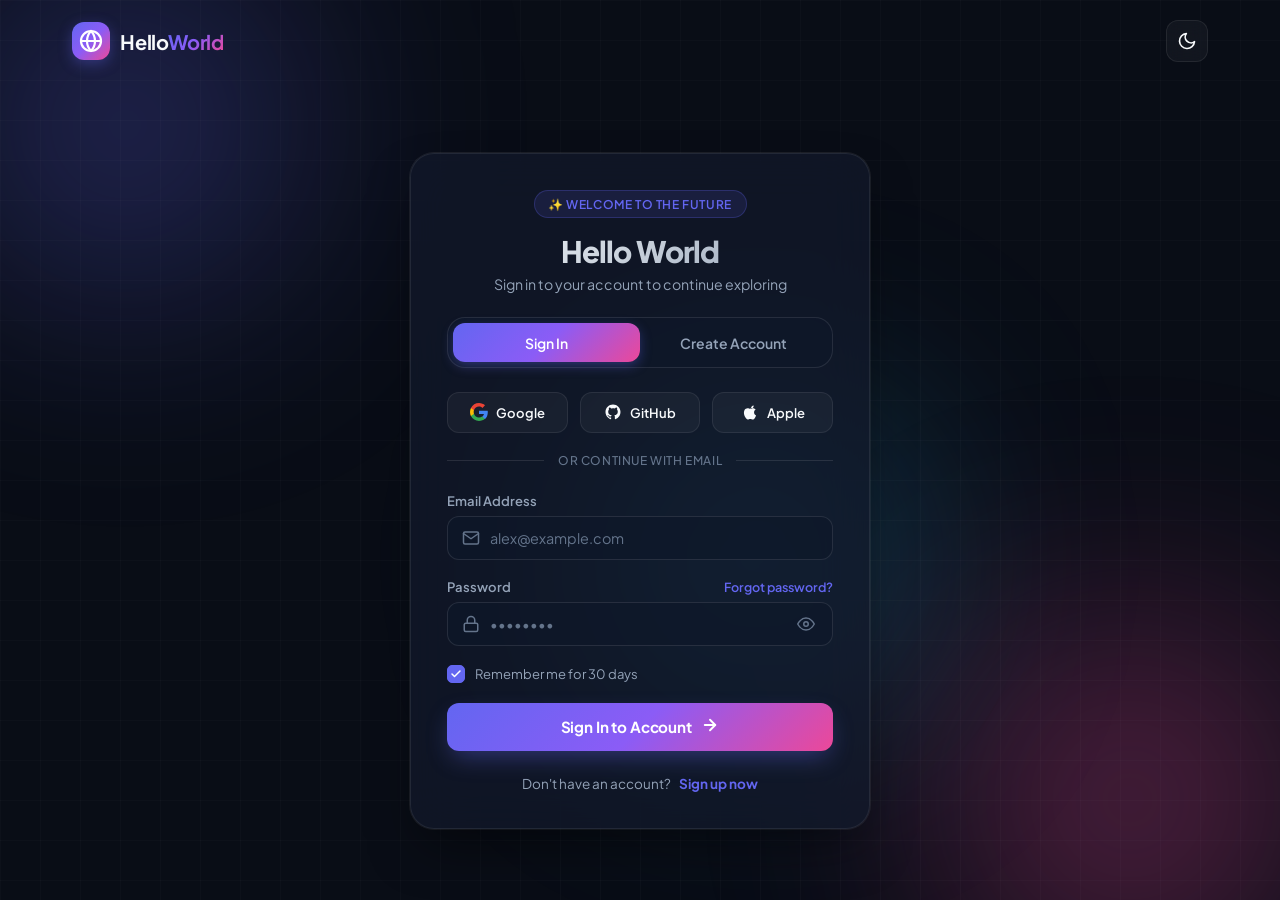
==== hello_world.html @ 938f55f0 "First commit" ====
<!DOCTYPE html>
<html lang="en">
<head>
    <meta charset="UTF-8">
    <meta name="viewport" content="width=device-width, initial-scale=1.0">
    <meta name="description" content="Hello World - Modern & Secure Sign In and Sign Up Portal">
    <title>Hello World • Sign In & Sign Up</title>
    <!-- Google Fonts -->
    <link rel="preconnect" href="https://fonts.googleapis.com">
    <link rel="preconnect" href="https://fonts.gstatic.com" crossorigin>
    <link href="https://fonts.googleapis.com/css2?family=Plus+Jakarta+Sans:wght@300;400;500;600;700;800&display=swap" rel="stylesheet">
    <link rel="stylesheet" href="style.css">
</head>
<body class="dark-theme">
    <!-- Ambient Background Effects -->
    <div class="ambient-glow glow-1"></div>
    <div class="ambient-glow glow-2"></div>
    <div class="ambient-glow glow-3"></div>
    <div class="grid-overlay"></div>

    <!-- Theme Toggle & Header Nav -->
    <header class="top-nav">
        <div class="brand">
            <div class="brand-icon">
                <svg width="24" height="24" viewBox="0 0 24 24" fill="none" stroke="currentColor" stroke-width="2.2" stroke-linecap="round" stroke-linejoin="round">
                    <circle cx="12" cy="12" r="10"></circle>
                    <path d="M12 2a14.5 14.5 0 0 0 0 20 14.5 14.5 0 0 0 0-20"></path>
                    <path d="M2 12h20"></path>
                </svg>
            </div>
            <span class="brand-text">Hello<span class="highlight">World</span></span>
        </div>

        <button id="theme-toggle" class="theme-toggle-btn" aria-label="Toggle light or dark theme" title="Toggle theme">
            <svg class="sun-icon" width="20" height="20" viewBox="0 0 24 24" fill="none" stroke="currentColor" stroke-width="2" stroke-linecap="round" stroke-linejoin="round">
                <circle cx="12" cy="12" r="5"></circle>
                <line x1="12" y1="1" x2="12" y2="3"></line>
                <line x1="12" y1="21" x2="12" y2="23"></line>
                <line x1="4.22" y1="4.22" x2="5.64" y2="5.64"></line>
                <line x1="18.36" y1="18.36" x2="19.78" y2="19.78"></line>
                <line x1="1" y1="12" x2="3" y2="12"></line>
                <line x1="21" y1="12" x2="23" y2="12"></line>
                <line x1="4.22" y1="19.78" x2="5.64" y2="18.36"></line>
                <line x1="18.36" y1="5.64" x2="19.78" y2="4.22"></line>
            </svg>
            <svg class="moon-icon" width="20" height="20" viewBox="0 0 24 24" fill="none" stroke="currentColor" stroke-width="2" stroke-linecap="round" stroke-linejoin="round">
                <path d="M21 12.79A9 9 0 1 1 11.21 3 7 7 0 0 0 21 12.79z"></path>
            </svg>
        </button>
    </header>

    <!-- Main Content Container -->
    <main class="main-container">
        <!-- Auth Card -->
        <div class="auth-card" id="auth-card">
            <!-- Card Header -->
            <div class="card-header">
                <div class="badge-pill">✨ Welcome to the Future</div>
                <h1 id="form-title" class="title">Hello World</h1>
                <p id="form-subtitle" class="subtitle">Sign in to your account to continue exploring</p>
            </div>

            <!-- Tab Switcher -->
            <div class="tabs-container">
                <div class="tab-slider" id="tab-slider"></div>
                <button type="button" class="tab-btn active" id="tab-signin">
                    <span>Sign In</span>
                </button>
                <button type="button" class="tab-btn" id="tab-signup">
                    <span>Create Account</span>
                </button>
            </div>

            <!-- Social Authentication Buttons -->
            <div class="social-auth-grid">
                <button type="button" class="social-btn" id="btn-google" title="Continue with Google">
                    <svg width="18" height="18" viewBox="0 0 24 24">
                        <path fill="#4285F4" d="M23.745 12.27c0-.7-.06-1.4-.19-2.07H12v4.51h6.6c-.29 1.52-1.14 2.82-2.4 3.68v3.05h3.88c2.27-2.09 3.66-5.17 3.66-9.17z"/>
                        <path fill="#34A853" d="M12 24c3.24 0 5.95-1.08 7.93-2.91l-3.88-3.05c-1.08.72-2.45 1.16-4.05 1.16-3.12 0-5.77-2.1-6.72-4.93H1.25v3.15C3.26 21.36 7.35 24 12 24z"/>
                        <path fill="#FBBC05" d="M5.28 14.27c-.25-.72-.38-1.49-.38-2.27s.13-1.55.38-2.27V6.58H1.25C.45 8.18 0 9.98 0 12s.45 3.82 1.25 5.42l4.03-3.15z"/>
                        <path fill="#EA4335" d="M12 4.75c1.77 0 3.35.61 4.6 1.8l3.42-3.42C17.95 1.19 15.24 0 12 0 7.35 0 3.26 2.64 1.25 6.58l4.03 3.15c.95-2.83 3.6-4.98 6.72-4.98z"/>
                    </svg>
                    <span>Google</span>
                </button>

                <button type="button" class="social-btn" id="btn-github" title="Continue with GitHub">
                    <svg width="18" height="18" viewBox="0 0 24 24" fill="currentColor">
                        <path fill-rule="evenodd" clip-rule="evenodd" d="M12 2C6.477 2 2 6.484 2 12.017c0 4.425 2.865 8.18 6.839 9.504.5.092.682-.217.682-.483 0-.237-.008-.868-.013-1.703-2.782.605-3.369-1.343-3.369-1.343-.454-1.158-1.11-1.466-1.11-1.466-.908-.62.069-.608.069-.608 1.003.07 1.53 1.032 1.53 1.032.892 1.53 2.341 1.088 2.91.832.092-.647.35-1.088.636-1.338-2.22-.253-4.555-1.113-4.555-4.951 0-1.093.39-1.988 1.029-2.688-.103-.253-.446-1.272.098-2.65 0 0 .84-.27 2.75 1.026A9.564 9.564 0 0112 6.844c.85.004 1.705.115 2.504.337 1.909-1.296 2.747-1.027 2.747-1.027.546 1.379.202 2.398.1 2.651.64.7 1.028 1.595 1.028 2.688 0 3.848-2.339 4.695-4.566 4.943.359.309.678.92.678 1.855 0 1.338-.012 2.419-.012 2.747 0 .268.18.58.688.482A10.019 10.019 0 0022 12.017C22 6.484 17.522 2 12 2z"/>
                    </svg>
                    <span>GitHub</span>
                </button>

                <button type="button" class="social-btn" id="btn-apple" title="Continue with Apple">
                    <svg width="18" height="18" viewBox="0 0 24 24" fill="currentColor">
                        <path d="M18.71 19.5c-.83 1.24-1.71 2.45-3.05 2.47-1.34.03-1.77-.79-3.29-.79-1.53 0-2 .77-3.27.82-1.31.05-2.3-1.32-3.14-2.53C4.25 17 2.94 12.45 4.7 9.39c.87-1.52 2.43-2.48 4.12-2.51 1.28-.02 2.5.87 3.29.87.78 0 2.26-1.07 3.81-.91.65.03 2.47.26 3.64 1.98-.09.06-2.17 1.28-2.15 3.81.03 3.02 2.65 4.03 2.68 4.04-.03.07-.42 1.44-1.38 2.83M15.97 6.37c.63-.78 1.06-1.85.94-2.93-.91.04-2.04.61-2.69 1.38-.58.67-.99 1.76-.85 2.8.98.08 2.01-.52 2.6-1.25z"/>
                    </svg>
                    <span>Apple</span>
                </button>
            </div>

            <!-- Divider -->
            <div class="divider">
                <span>or continue with email</span>
            </div>

            <!-- Authentication Form -->
            <form id="auth-form" novalidate>
                <!-- Full Name Field (Sign Up Only) -->
                <div class="form-group signup-only" id="group-name">
                    <label for="name-input">Full Name</label>
                    <div class="input-wrapper">
                        <span class="input-icon">
                            <svg width="18" height="18" viewBox="0 0 24 24" fill="none" stroke="currentColor" stroke-width="2" stroke-linecap="round" stroke-linejoin="round">
                                <path d="M20 21v-2a4 4 0 0 0-4-4H8a4 4 0 0 0-4 4v2"></path>
                                <circle cx="12" cy="7" r="4"></circle>
                            </svg>
                        </span>
                        <input type="text" id="name-input" placeholder="Alex Morgan" autocomplete="name">
                    </div>
                    <span class="error-msg" id="name-error">Please enter your full name</span>
                </div>

                <!-- Email Field -->
                <div class="form-group" id="group-email">
                    <label for="email-input">Email Address</label>
                    <div class="input-wrapper">
                        <span class="input-icon">
                            <svg width="18" height="18" viewBox="0 0 24 24" fill="none" stroke="currentColor" stroke-width="2" stroke-linecap="round" stroke-linejoin="round">
                                <path d="M4 4h16c1.1 0 2 .9 2 2v12c0 1.1-.9 2-2 2H4c-1.1 0-2-.9-2-2V6c0-1.1.9-2 2-2z"></path>
                                <polyline points="22,6 12,13 2,6"></polyline>
                            </svg>
                        </span>
                        <input type="email" id="email-input" placeholder="alex@example.com" autocomplete="email" required>
                    </div>
                    <span class="error-msg" id="email-error">Please enter a valid email address</span>
                </div>

                <!-- Password Field -->
                <div class="form-group" id="group-password">
                    <div class="label-row">
                        <label for="password-input">Password</label>
                        <button type="button" class="forgot-link" id="btn-forgot-password">Forgot password?</button>
                    </div>
                    <div class="input-wrapper">
                        <span class="input-icon">
                            <svg width="18" height="18" viewBox="0 0 24 24" fill="none" stroke="currentColor" stroke-width="2" stroke-linecap="round" stroke-linejoin="round">
                                <rect x="3" y="11" width="18" height="11" rx="2" ry="2"></rect>
                                <path d="M7 11V7a5 5 0 0 1 10 0v4"></path>
                            </svg>
                        </span>
                        <input type="password" id="password-input" placeholder="••••••••" autocomplete="current-password" required>
                        <button type="button" class="toggle-password" id="toggle-password-btn" aria-label="Show password">
                            <svg class="eye-open" width="18" height="18" viewBox="0 0 24 24" fill="none" stroke="currentColor" stroke-width="2" stroke-linecap="round" stroke-linejoin="round">
                                <path d="M1 12s4-8 11-8 11 8 11 8-4 8-11 8-11-8-11-8z"></path>
                                <circle cx="12" cy="12" r="3"></circle>
                            </svg>
                            <svg class="eye-closed" width="18" height="18" viewBox="0 0 24 24" fill="none" stroke="currentColor" stroke-width="2" stroke-linecap="round" stroke-linejoin="round">
                                <path d="M17.94 17.94A10.07 10.07 0 0 1 12 20c-7 0-11-8-11-8a18.45 18.45 0 0 1 5.06-5.94M9.9 4.24A9.12 9.12 0 0 1 12 4c7 0 11 8 11 8a18.5 18.5 0 0 1-2.16 3.19m-6.72-1.07a3 3 0 1 1-4.24-4.24"></path>
                                <line x1="1" y1="1" x2="23" y2="23"></line>
                            </svg>
                        </button>
                    </div>
                    <span class="error-msg" id="password-error">Password must be at least 6 characters</span>

                    <!-- Password Strength Meter (Sign Up Only) -->
                    <div class="strength-meter-container signup-only" id="strength-meter-box">
                        <div class="strength-bars">
                            <div class="bar" id="bar-1"></div>
                            <div class="bar" id="bar-2"></div>
                            <div class="bar" id="bar-3"></div>
                            <div class="bar" id="bar-4"></div>
                        </div>
                        <div class="strength-label">
                            <span>Strength:</span>
                            <span id="strength-text" class="strength-value">Weak</span>
                        </div>
                    </div>
                </div>

                <!-- Confirm Password Field (Sign Up Only) -->
                <div class="form-group signup-only" id="group-confirm-password">
                    <label for="confirm-password-input">Confirm Password</label>
                    <div class="input-wrapper">
                        <span class="input-icon">
                            <svg width="18" height="18" viewBox="0 0 24 24" fill="none" stroke="currentColor" stroke-width="2" stroke-linecap="round" stroke-linejoin="round">
                                <path d="M12 22s8-4 8-10V5l-8-3-8 3v7c0 6 8 10 8 10z"></path>
                            </svg>
                        </span>
                        <input type="password" id="confirm-password-input" placeholder="••••••••" autocomplete="new-password">
                    </div>
                    <span class="error-msg" id="confirm-password-error">Passwords do not match</span>
                </div>

                <!-- Remember Me & Terms Checkbox -->
                <div class="options-row">
                    <label class="custom-checkbox">
                        <input type="checkbox" id="remember-me" checked>
                        <span class="checkmark">
                            <svg width="12" height="12" viewBox="0 0 24 24" fill="none" stroke="currentColor" stroke-width="3" stroke-linecap="round" stroke-linejoin="round">
                                <polyline points="20 6 9 17 4 12"></polyline>
                            </svg>
                        </span>
                        <span class="label-text" id="remember-label">Remember me for 30 days</span>
                    </label>
                </div>

                <!-- Terms Text (Sign Up Only) -->
                <p class="terms-text signup-only">
                    By signing up, you agree to our <a href="#terms">Terms of Service</a> and <a href="#privacy">Privacy Policy</a>.
                </p>

                <!-- Submit Button -->
                <button type="submit" class="submit-btn" id="submit-btn">
                    <span class="btn-text" id="btn-text">Sign In to Account</span>
                    <span class="btn-loader" id="btn-loader">
                        <svg class="spinner" viewBox="0 0 50 50">
                            <circle class="path" cx="25" cy="25" r="20" fill="none" stroke-width="5"></circle>
                        </svg>
                    </span>
                    <span class="btn-arrow" id="btn-arrow">
                        <svg width="18" height="18" viewBox="0 0 24 24" fill="none" stroke="currentColor" stroke-width="2.5" stroke-linecap="round" stroke-linejoin="round">
                            <line x1="5" y1="12" x2="19" y2="12"></line>
                            <polyline points="12 5 19 12 12 19"></polyline>
                        </svg>
                    </span>
                </button>
            </form>

            <!-- Bottom Toggle Prompt -->
            <div class="card-footer">
                <span id="footer-text">Don't have an account?</span>
                <button type="button" class="switch-link" id="footer-action-btn">Sign up now</button>
            </div>
        </div>

        <!-- Success Welcome View (Revealed after auth) -->
        <div class="welcome-card hidden" id="welcome-card">
            <div class="welcome-badge">🎉 Success!</div>
            <div class="user-avatar-glow">
                <div class="user-avatar" id="user-avatar">HW</div>
            </div>
            <h2 class="welcome-title">Hello World!</h2>
            <p class="welcome-msg" id="welcome-msg">Welcome to your dashboard, <strong>Alex</strong>. You are successfully authenticated!</p>
            
            <div class="user-info-card">
                <div class="info-item">
                    <span class="info-label">Account Email</span>
                    <span class="info-val" id="info-email">user@example.com</span>
                </div>
                <div class="info-item">
                    <span class="info-label">Status</span>
                    <span class="status-badge"><span class="pulse-dot"></span> Active Session</span>
                </div>
                <div class="info-item">
                    <span class="info-label">Environment</span>
                    <span class="info-val">Production Ready</span>
                </div>
            </div>

            <div class="welcome-actions">
                <button type="button" class="action-btn primary" id="btn-explore">
                    <span>Explore Platform</span>
                    <svg width="16" height="16" viewBox="0 0 24 24" fill="none" stroke="currentColor" stroke-width="2">
                        <path d="M5 12h14M12 5l7 7-7 7"/>
                    </svg>
                </button>
                <button type="button" class="action-btn secondary" id="btn-logout">
                    <svg width="16" height="16" viewBox="0 0 24 24" fill="none" stroke="currentColor" stroke-width="2">
                        <path d="M9 21H5a2 2 0 0 1-2-2V5a2 2 0 0 1 2-2h4M16 17l5-5-5-5M21 12H9"/>
                    </svg>
                    <span>Sign Out</span>
                </button>
            </div>
        </div>
    </main>

    <!-- Forgot Password Modal -->
    <div class="modal-backdrop hidden" id="forgot-modal">
        <div class="modal-card">
            <button type="button" class="modal-close" id="modal-close-btn" aria-label="Close modal">
                <svg width="20" height="20" viewBox="0 0 24 24" fill="none" stroke="currentColor" stroke-width="2">
                    <line x1="18" y1="6" x2="6" y2="18"></line>
                    <line x1="6" y1="6" x2="18" y2="18"></line>
                </svg>
            </button>
            <div class="modal-icon">
                <svg width="28" height="28" viewBox="0 0 24 24" fill="none" stroke="currentColor" stroke-width="2">
                    <rect x="3" y="11" width="18" height="11" rx="2" ry="2"></rect>
                    <path d="M7 11V7a5 5 0 0 1 10 0v4"></path>
                </svg>
            </div>
            <h3 class="modal-title">Reset Password</h3>
            <p class="modal-desc">Enter your email address and we'll send you instructions to reset your password.</p>
            
            <form id="reset-form">
                <div class="form-group">
                    <label for="reset-email">Email Address</label>
                    <div class="input-wrapper">
                        <span class="input-icon">
                            <svg width="18" height="18" viewBox="0 0 24 24" fill="none" stroke="currentColor" stroke-width="2">
                                <path d="M4 4h16c1.1 0 2 .9 2 2v12c0 1.1-.9 2-2 2H4c-1.1 0-2-.9-2-2V6c0-1.1.9-2 2-2z"></path>
                                <polyline points="22,6 12,13 2,6"></polyline>
                            </svg>
                        </span>
                        <input type="email" id="reset-email" placeholder="name@example.com" required>
                    </div>
                </div>
                <button type="submit" class="submit-btn reset-btn">Send Reset Link</button>
            </form>
        </div>
    </div>

    <!-- Toast Notification -->
    <div class="toast-container" id="toast-container"></div>

    <!-- Interactive Script -->
    <script src="script.js"></script>
</body>
</html>
---- style.css ----
/* ==========================================================================
   HELLO WORLD - MODERN AUTHENTICATION & LANDING PAGE DESIGN SYSTEM
   ========================================================================== */

:root {
    /* Color Palette - Dark Theme (Default) */
    --bg-primary: #090d16;
    --bg-secondary: #0f1626;
    --card-bg: rgba(18, 26, 44, 0.72);
    --card-border: rgba(255, 255, 255, 0.08);
    --card-hover-border: rgba(99, 102, 241, 0.35);
    
    --primary: #6366f1;
    --primary-hover: #4f46e5;
    --primary-gradient: linear-gradient(135deg, #6366f1 0%, #8b5cf6 50%, #ec4899 100%);
    --primary-glow: rgba(99, 102, 241, 0.35);
    
    --text-primary: #f8fafc;
    --text-secondary: #94a3b8;
    --text-muted: #64748b;
    
    --input-bg: rgba(15, 23, 42, 0.65);
    --input-border: rgba(255, 255, 255, 0.1);
    --input-focus-border: #6366f1;
    --input-focus-glow: rgba(99, 102, 241, 0.2);
    
    --social-btn-bg: rgba(255, 255, 255, 0.04);
    --social-btn-hover: rgba(255, 255, 255, 0.09);
    --social-btn-border: rgba(255, 255, 255, 0.08);

    --danger: #f43f5e;
    --warning: #f59e0b;
    --success: #10b981;
    --info: #38bdf8;
    
    --radius-sm: 8px;
    --radius-md: 12px;
    --radius-lg: 18px;
    --radius-xl: 24px;
    --radius-full: 9999px;
    
    --shadow-card: 0 25px 50px -12px rgba(0, 0, 0, 0.5), 0 0 0 1px var(--card-border);
    --shadow-btn: 0 10px 25px -5px rgba(99, 102, 241, 0.4);
    --transition-fast: 0.18s ease;
    --transition-normal: 0.3s cubic-bezier(0.4, 0, 0.2, 1);
    --transition-bounce: 0.45s cubic-bezier(0.34, 1.56, 0.64, 1);
}

/* Light Theme Variables */
body.light-theme {
    --bg-primary: #f1f5f9;
    --bg-secondary: #e2e8f0;
    --card-bg: rgba(255, 255, 255, 0.85);
    --card-border: rgba(226, 232, 240, 0.9);
    --card-hover-border: rgba(99, 102, 241, 0.4);
    
    --text-primary: #0f172a;
    --text-secondary: #475569;
    --text-muted: #94a3b8;
    
    --input-bg: rgba(248, 250, 252, 0.9);
    --input-border: rgba(203, 213, 225, 0.8);
    --input-focus-border: #6366f1;
    --input-focus-glow: rgba(99, 102, 241, 0.15);
    
    --social-btn-bg: #ffffff;
    --social-btn-hover: #f8fafc;
    --social-btn-border: rgba(203, 213, 225, 0.8);
    
    --shadow-card: 0 20px 40px -15px rgba(0, 0, 0, 0.08), 0 0 0 1px var(--card-border);
    --shadow-btn: 0 10px 25px -5px rgba(99, 102, 241, 0.3);
}

/* CSS Reset & Global Typography */
*, *::before, *::after {
    box-sizing: border-box;
    margin: 0;
    padding: 0;
}

body {
    font-family: 'Plus Jakarta Sans', -apple-system, BlinkMacSystemFont, 'Segoe UI', Roboto, sans-serif;
    background-color: var(--bg-primary);
    color: var(--text-primary);
    min-height: 100vh;
    display: flex;
    flex-direction: column;
    overflow-x: hidden;
    position: relative;
    transition: background-color var(--transition-normal), color var(--transition-normal);
}

/* ==========================================================================
   AMBIENT BACKGROUND EFFECTS
   ========================================================================== */
.ambient-glow {
    position: fixed;
    border-radius: 50%;
    filter: blur(120px);
    pointer-events: none;
    z-index: 0;
    opacity: 0.55;
    animation: floatAmbient 18s ease-in-out infinite alternate;
}

body.light-theme .ambient-glow {
    opacity: 0.35;
    filter: blur(90px);
}

.glow-1 {
    width: 450px;
    height: 450px;
    background: radial-gradient(circle, #6366f1 0%, rgba(99, 102, 241, 0) 70%);
    top: -100px;
    left: -100px;
}

.glow-2 {
    width: 500px;
    height: 500px;
    background: radial-gradient(circle, #ec4899 0%, rgba(236, 72, 153, 0) 70%);
    bottom: -150px;
    right: -100px;
    animation-delay: -6s;
}

.glow-3 {
    width: 400px;
    height: 400px;
    background: radial-gradient(circle, #38bdf8 0%, rgba(56, 189, 248, 0) 70%);
    top: 40%;
    right: 25%;
    animation-delay: -12s;
}

.grid-overlay {
    position: fixed;
    top: 0;
    left: 0;
    width: 100%;
    height: 100%;
    background-size: 40px 40px;
    background-image: 
        linear-gradient(to right, rgba(255, 255, 255, 0.02) 1px, transparent 1px),
        linear-gradient(to bottom, rgba(255, 255, 255, 0.02) 1px, transparent 1px);
    pointer-events: none;
    z-index: 0;
}

body.light-theme .grid-overlay {
    background-image: 
        linear-gradient(to right, rgba(0, 0, 0, 0.025) 1px, transparent 1px),
        linear-gradient(to bottom, rgba(0, 0, 0, 0.025) 1px, transparent 1px);
}

@keyframes floatAmbient {
    0% {
        transform: translate(0, 0) scale(1);
    }
    50% {
        transform: translate(60px, 40px) scale(1.1);
    }
    100% {
        transform: translate(-40px, 80px) scale(0.95);
    }
}

/* ==========================================================================
   NAVIGATION & HEADER
   ========================================================================== */
.top-nav {
    position: relative;
    z-index: 10;
    display: flex;
    justify-content: space-between;
    align-items: center;
    padding: 1.25rem 2rem;
    max-width: 1200px;
    width: 100%;
    margin: 0 auto;
}

.brand {
    display: flex;
    align-items: center;
    gap: 0.65rem;
    cursor: pointer;
    user-select: none;
}

.brand-icon {
    width: 38px;
    height: 38px;
    border-radius: var(--radius-md);
    background: var(--primary-gradient);
    display: flex;
    align-items: center;
    justify-content: center;
    color: white;
    box-shadow: 0 4px 14px var(--primary-glow);
    transition: transform var(--transition-fast);
}

.brand:hover .brand-icon {
    transform: rotate(10deg) scale(1.05);
}

.brand-text {
    font-size: 1.25rem;
    font-weight: 700;
    letter-spacing: -0.02em;
    color: var(--text-primary);
}

.brand-text .highlight {
    background: var(--primary-gradient);
    -webkit-background-clip: text;
    -webkit-text-fill-color: transparent;
}

.theme-toggle-btn {
    background: var(--social-btn-bg);
    border: 1px solid var(--social-btn-border);
    color: var(--text-primary);
    width: 42px;
    height: 42px;
    border-radius: var(--radius-md);
    display: flex;
    align-items: center;
    justify-content: center;
    cursor: pointer;
    transition: all var(--transition-fast);
    backdrop-filter: blur(10px);
}

.theme-toggle-btn:hover {
    background: var(--social-btn-hover);
    transform: translateY(-2px);
}

.theme-toggle-btn .sun-icon {
    display: none;
}

.theme-toggle-btn .moon-icon {
    display: block;
}

body.light-theme .theme-toggle-btn .sun-icon {
    display: block;
}

body.light-theme .theme-toggle-btn .moon-icon {
    display: none;
}

/* ==========================================================================
   MAIN CONTAINER & AUTH CARD
   ========================================================================== */
.main-container {
    position: relative;
    z-index: 10;
    flex: 1;
    display: flex;
    align-items: center;
    justify-content: center;
    padding: 1.5rem;
    perspective: 1000px;
}

.auth-card, .welcome-card {
    width: 100%;
    max-width: 460px;
    background: var(--card-bg);
    border: 1px solid var(--card-border);
    border-radius: var(--radius-xl);
    backdrop-filter: blur(24px);
    -webkit-backdrop-filter: blur(24px);
    padding: 2.25rem;
    box-shadow: var(--shadow-card);
    transition: transform var(--transition-normal), box-shadow var(--transition-normal), border-color var(--transition-normal);
    animation: cardAppear 0.6s cubic-bezier(0.16, 1, 0.3, 1);
}

.auth-card:hover {
    border-color: var(--card-hover-border);
}

@keyframes cardAppear {
    0% {
        opacity: 0;
        transform: translateY(24px) scale(0.97);
    }
    100% {
        opacity: 1;
        transform: translateY(0) scale(1);
    }
}

/* Card Header */
.card-header {
    text-align: center;
    margin-bottom: 1.5rem;
}

.badge-pill {
    display: inline-block;
    font-size: 0.75rem;
    font-weight: 600;
    text-transform: uppercase;
    letter-spacing: 0.05em;
    padding: 0.35rem 0.85rem;
    border-radius: var(--radius-full);
    background: rgba(99, 102, 241, 0.12);
    color: var(--primary);
    border: 1px solid rgba(99, 102, 241, 0.25);
    margin-bottom: 0.85rem;
}

.title {
    font-size: 1.85rem;
    font-weight: 800;
    letter-spacing: -0.03em;
    margin-bottom: 0.35rem;
    background: linear-gradient(135deg, var(--text-primary) 0%, var(--text-secondary) 100%);
    -webkit-background-clip: text;
    -webkit-text-fill-color: transparent;
}

.subtitle {
    font-size: 0.885rem;
    color: var(--text-secondary);
}

/* Tab Switcher */
.tabs-container {
    position: relative;
    display: flex;
    background: var(--input-bg);
    padding: 0.3rem;
    border-radius: var(--radius-lg);
    border: 1px solid var(--input-border);
    margin-bottom: 1.5rem;
}

.tab-slider {
    position: absolute;
    top: 0.3rem;
    left: 0.3rem;
    width: calc(50% - 0.3rem);
    height: calc(100% - 0.6rem);
    background: var(--primary-gradient);
    border-radius: var(--radius-md);
    transition: transform var(--transition-bounce);
    box-shadow: 0 4px 12px var(--primary-glow);
    z-index: 1;
}

.tabs-container.signup-active .tab-slider {
    transform: translateX(100%);
}

.tab-btn {
    flex: 1;
    background: none;
    border: none;
    padding: 0.65rem 1rem;
    font-family: inherit;
    font-size: 0.875rem;
    font-weight: 600;
    color: var(--text-secondary);
    cursor: pointer;
    position: relative;
    z-index: 2;
    transition: color var(--transition-fast);
}

.tab-btn.active {
    color: #ffffff;
}

/* Social Buttons */
.social-auth-grid {
    display: grid;
    grid-template-columns: repeat(3, 1fr);
    gap: 0.75rem;
    margin-bottom: 1.25rem;
}

.social-btn {
    display: flex;
    align-items: center;
    justify-content: center;
    gap: 0.5rem;
    padding: 0.65rem 0.5rem;
    background: var(--social-btn-bg);
    border: 1px solid var(--social-btn-border);
    border-radius: var(--radius-md);
    color: var(--text-primary);
    font-family: inherit;
    font-size: 0.815rem;
    font-weight: 600;
    cursor: pointer;
    transition: all var(--transition-fast);
}

.social-btn:hover {
    background: var(--social-btn-hover);
    border-color: var(--card-hover-border);
    transform: translateY(-2px);
}

.social-btn:active {
    transform: translateY(0);
}

/* Divider */
.divider {
    display: flex;
    align-items: center;
    text-align: center;
    margin: 1.25rem 0 1.5rem 0;
    color: var(--text-muted);
    font-size: 0.75rem;
    text-transform: uppercase;
    letter-spacing: 0.05em;
    font-weight: 500;
}

.divider::before, .divider::after {
    content: '';
    flex: 1;
    border-bottom: 1px solid var(--input-border);
}

.divider span {
    padding: 0 0.85rem;
}

/* ==========================================================================
   FORM INPUTS & LABELS
   ========================================================================== */
.form-group {
    margin-bottom: 1.15rem;
    display: flex;
    flex-direction: column;
    transition: all var(--transition-normal);
}

.form-group.signup-only {
    display: none;
    opacity: 0;
    transform: translateY(-10px);
}

.form-group.signup-only.show {
    display: flex;
    animation: fadeInSlide 0.35s forwards ease-out;
}

.terms-text.signup-only,
.strength-meter-container.signup-only {
    display: none;
    opacity: 0;
}

.terms-text.signup-only.show,
.strength-meter-container.signup-only.show {
    display: block;
    animation: fadeInSlide 0.35s forwards ease-out;
}

@keyframes fadeInSlide {
    0% {
        opacity: 0;
        transform: translateY(-8px);
    }
    100% {
        opacity: 1;
        transform: translateY(0);
    }
}

.form-group label {
    font-size: 0.815rem;
    font-weight: 600;
    color: var(--text-secondary);
    margin-bottom: 0.45rem;
}

.label-row {
    display: flex;
    justify-content: space-between;
    align-items: center;
    margin-bottom: 0.45rem;
}

.label-row label {
    margin-bottom: 0;
}

.forgot-link {
    background: none;
    border: none;
    font-family: inherit;
    font-size: 0.785rem;
    font-weight: 600;
    color: var(--primary);
    cursor: pointer;
    transition: color var(--transition-fast);
}

.forgot-link:hover {
    color: var(--primary-hover);
    text-decoration: underline;
}

.input-wrapper {
    position: relative;
    display: flex;
    align-items: center;
}

.input-icon {
    position: absolute;
    left: 0.95rem;
    color: var(--text-muted);
    pointer-events: none;
    display: flex;
    align-items: center;
    transition: color var(--transition-fast);
}

.input-wrapper input {
    width: 100%;
    padding: 0.75rem 1rem 0.75rem 2.65rem;
    background: var(--input-bg);
    border: 1px solid var(--input-border);
    border-radius: var(--radius-md);
    color: var(--text-primary);
    font-family: inherit;
    font-size: 0.9rem;
    transition: all var(--transition-fast);
    outline: none;
}

.input-wrapper input::placeholder {
    color: var(--text-muted);
}

.input-wrapper input:focus {
    border-color: var(--input-focus-border);
    box-shadow: 0 0 0 3px var(--input-focus-glow);
}

.input-wrapper input:focus + .input-icon,
.input-wrapper:focus-within .input-icon {
    color: var(--primary);
}

.input-wrapper.error input {
    border-color: var(--danger);
    box-shadow: 0 0 0 3px rgba(244, 63, 94, 0.15);
}

.toggle-password {
    position: absolute;
    right: 0.75rem;
    background: none;
    border: none;
    color: var(--text-muted);
    cursor: pointer;
    display: flex;
    align-items: center;
    padding: 0.35rem;
    border-radius: var(--radius-sm);
    transition: color var(--transition-fast);
}

.toggle-password:hover {
    color: var(--text-primary);
}

.toggle-password .eye-closed {
    display: none;
}

.toggle-password.active .eye-open {
    display: none;
}

.toggle-password.active .eye-closed {
    display: block;
}

.error-msg {
    display: none;
    color: var(--danger);
    font-size: 0.75rem;
    font-weight: 500;
    margin-top: 0.35rem;
}

.error-msg.visible {
    display: block;
    animation: shake 0.35s ease-in-out;
}

@keyframes shake {
    0%, 100% { transform: translateX(0); }
    20%, 60% { transform: translateX(-4px); }
    40%, 80% { transform: translateX(4px); }
}

/* Password Strength Meter */
.strength-meter-container {
    margin-top: 0.6rem;
}

.strength-bars {
    display: grid;
    grid-template-columns: repeat(4, 1fr);
    gap: 0.35rem;
    margin-bottom: 0.35rem;
}

.strength-bars .bar {
    height: 4px;
    background: rgba(255, 255, 255, 0.1);
    border-radius: var(--radius-full);
    transition: background-color var(--transition-fast);
}

body.light-theme .strength-bars .bar {
    background: rgba(0, 0, 0, 0.08);
}

.strength-label {
    display: flex;
    gap: 0.35rem;
    font-size: 0.725rem;
    color: var(--text-muted);
}

.strength-value {
    font-weight: 600;
}

.strength-value.weak { color: var(--danger); }
.strength-value.fair { color: var(--warning); }
.strength-value.good { color: var(--info); }
.strength-value.strong { color: var(--success); }

/* Options Row (Checkbox) */
.options-row {
    display: flex;
    align-items: center;
    justify-content: space-between;
    margin: 0.5rem 0 1.25rem 0;
}

.custom-checkbox {
    display: flex;
    align-items: center;
    cursor: pointer;
    user-select: none;
    gap: 0.6rem;
}

.custom-checkbox input {
    position: absolute;
    opacity: 0;
    cursor: pointer;
    height: 0;
    width: 0;
}

.checkmark {
    width: 18px;
    height: 18px;
    background: var(--input-bg);
    border: 1px solid var(--input-border);
    border-radius: 5px;
    display: flex;
    align-items: center;
    justify-content: center;
    transition: all var(--transition-fast);
    color: white;
}

.checkmark svg {
    opacity: 0;
    transform: scale(0.6);
    transition: all var(--transition-fast);
}

.custom-checkbox input:checked ~ .checkmark {
    background: var(--primary);
    border-color: var(--primary);
}

.custom-checkbox input:checked ~ .checkmark svg {
    opacity: 1;
    transform: scale(1);
}

.custom-checkbox .label-text {
    font-size: 0.815rem;
    color: var(--text-secondary);
}

.terms-text {
    font-size: 0.775rem;
    color: var(--text-muted);
    line-height: 1.4;
    margin-bottom: 1.25rem;
}

.terms-text a {
    color: var(--primary);
    text-decoration: none;
    font-weight: 500;
}

.terms-text a:hover {
    text-decoration: underline;
}

/* Submit Button */
.submit-btn {
    width: 100%;
    padding: 0.85rem 1.5rem;
    background: var(--primary-gradient);
    color: #ffffff;
    border: none;
    border-radius: var(--radius-md);
    font-family: inherit;
    font-size: 0.95rem;
    font-weight: 700;
    letter-spacing: -0.01em;
    cursor: pointer;
    display: flex;
    align-items: center;
    justify-content: center;
    gap: 0.6rem;
    box-shadow: var(--shadow-btn);
    transition: all var(--transition-fast);
    position: relative;
    overflow: hidden;
}

.submit-btn:hover {
    transform: translateY(-2px);
    box-shadow: 0 12px 28px -4px var(--primary-glow);
}

.submit-btn:active {
    transform: translateY(0);
}

.btn-loader {
    display: none;
    align-items: center;
    justify-content: center;
}

.submit-btn.loading .btn-text,
.submit-btn.loading .btn-arrow {
    display: none;
}

.submit-btn.loading .btn-loader {
    display: flex;
}

.spinner {
    animation: rotate 1.8s linear infinite;
    width: 22px;
    height: 22px;
}

.spinner .path {
    stroke: #ffffff;
    stroke-linecap: round;
    animation: dash 1.4s ease-in-out infinite;
}

@keyframes rotate {
    100% { transform: rotate(360deg); }
}

@keyframes dash {
    0% {
        stroke-dasharray: 1, 150;
        stroke-dashoffset: 0;
    }
    50% {
        stroke-dasharray: 90, 150;
        stroke-dashoffset: -35;
    }
    100% {
        stroke-dasharray: 90, 150;
        stroke-dashoffset: -124;
    }
}

/* Card Footer */
.card-footer {
    display: flex;
    align-items: center;
    justify-content: center;
    gap: 0.45rem;
    margin-top: 1.5rem;
    font-size: 0.845rem;
    color: var(--text-secondary);
}

.switch-link {
    background: none;
    border: none;
    font-family: inherit;
    font-size: 0.845rem;
    font-weight: 700;
    color: var(--primary);
    cursor: pointer;
    transition: color var(--transition-fast);
}

.switch-link:hover {
    color: var(--primary-hover);
    text-decoration: underline;
}

/* ==========================================================================
   SUCCESS WELCOME CARD (DASHBOARD PREVIEW)
   ========================================================================== */
.welcome-card.hidden {
    display: none;
}

.welcome-card {
    text-align: center;
}

.welcome-badge {
    display: inline-block;
    font-size: 0.8rem;
    font-weight: 700;
    padding: 0.4rem 1rem;
    border-radius: var(--radius-full);
    background: rgba(16, 185, 129, 0.12);
    color: var(--success);
    border: 1px solid rgba(16, 185, 129, 0.3);
    margin-bottom: 1.25rem;
}

.user-avatar-glow {
    position: relative;
    width: 76px;
    height: 76px;
    margin: 0 auto 1.25rem auto;
}

.user-avatar-glow::before {
    content: '';
    position: absolute;
    inset: -6px;
    border-radius: 50%;
    background: var(--primary-gradient);
    filter: blur(12px);
    opacity: 0.6;
}

.user-avatar {
    position: relative;
    width: 100%;
    height: 100%;
    border-radius: 50%;
    background: var(--primary-gradient);
    color: white;
    display: flex;
    align-items: center;
    justify-content: center;
    font-size: 1.5rem;
    font-weight: 800;
    border: 2px solid rgba(255, 255, 255, 0.4);
}

.welcome-title {
    font-size: 1.75rem;
    font-weight: 800;
    margin-bottom: 0.45rem;
}

.welcome-msg {
    color: var(--text-secondary);
    font-size: 0.9rem;
    margin-bottom: 1.5rem;
    line-height: 1.5;
}

.user-info-card {
    background: var(--input-bg);
    border: 1px solid var(--input-border);
    border-radius: var(--radius-lg);
    padding: 1.15rem;
    margin-bottom: 1.75rem;
    text-align: left;
    display: flex;
    flex-direction: column;
    gap: 0.75rem;
}

.info-item {
    display: flex;
    justify-content: space-between;
    align-items: center;
    font-size: 0.84rem;
}

.info-label {
    color: var(--text-muted);
}

.info-val {
    font-weight: 600;
    color: var(--text-primary);
}

.status-badge {
    display: inline-flex;
    align-items: center;
    gap: 0.45rem;
    font-size: 0.75rem;
    font-weight: 600;
    color: var(--success);
    background: rgba(16, 185, 129, 0.1);
    padding: 0.2rem 0.6rem;
    border-radius: var(--radius-full);
}

.pulse-dot {
    width: 6px;
    height: 6px;
    border-radius: 50%;
    background: var(--success);
    box-shadow: 0 0 8px var(--success);
    animation: pulse 1.8s infinite;
}

@keyframes pulse {
    0%, 100% { opacity: 1; transform: scale(1); }
    50% { opacity: 0.4; transform: scale(0.8); }
}

.welcome-actions {
    display: flex;
    flex-direction: column;
    gap: 0.75rem;
}

.action-btn {
    width: 100%;
    padding: 0.8rem 1.25rem;
    border-radius: var(--radius-md);
    font-family: inherit;
    font-size: 0.9rem;
    font-weight: 600;
    cursor: pointer;
    display: flex;
    align-items: center;
    justify-content: center;
    gap: 0.5rem;
    transition: all var(--transition-fast);
}

.action-btn.primary {
    background: var(--primary-gradient);
    color: white;
    border: none;
    box-shadow: var(--shadow-btn);
}

.action-btn.primary:hover {
    transform: translateY(-2px);
}

.action-btn.secondary {
    background: var(--social-btn-bg);
    border: 1px solid var(--social-btn-border);
    color: var(--text-primary);
}

.action-btn.secondary:hover {
    background: var(--social-btn-hover);
    color: var(--danger);
    border-color: rgba(244, 63, 94, 0.3);
}

/* ==========================================================================
   FORGOT PASSWORD MODAL
   ========================================================================== */
.modal-backdrop {
    position: fixed;
    inset: 0;
    background: rgba(0, 0, 0, 0.7);
    backdrop-filter: blur(8px);
    z-index: 100;
    display: flex;
    align-items: center;
    justify-content: center;
    padding: 1.5rem;
    transition: opacity var(--transition-normal);
}

.modal-backdrop.hidden {
    display: none;
}

.modal-card {
    background: var(--card-bg);
    border: 1px solid var(--card-border);
    border-radius: var(--radius-xl);
    width: 100%;
    max-width: 420px;
    padding: 2rem;
    position: relative;
    box-shadow: var(--shadow-card);
    backdrop-filter: blur(20px);
    animation: modalScale 0.3s cubic-bezier(0.16, 1, 0.3, 1);
}

@keyframes modalScale {
    0% { transform: scale(0.92); opacity: 0; }
    100% { transform: scale(1); opacity: 1; }
}

.modal-close {
    position: absolute;
    top: 1.25rem;
    right: 1.25rem;
    background: none;
    border: none;
    color: var(--text-muted);
    cursor: pointer;
    transition: color var(--transition-fast);
    padding: 0.25rem;
}

.modal-close:hover {
    color: var(--text-primary);
}

.modal-icon {
    width: 52px;
    height: 52px;
    border-radius: var(--radius-lg);
    background: rgba(99, 102, 241, 0.12);
    color: var(--primary);
    display: flex;
    align-items: center;
    justify-content: center;
    margin-bottom: 1.15rem;
}

.modal-title {
    font-size: 1.35rem;
    font-weight: 700;
    margin-bottom: 0.35rem;
}

.modal-desc {
    font-size: 0.84rem;
    color: var(--text-secondary);
    margin-bottom: 1.4rem;
    line-height: 1.45;
}

.reset-btn {
    margin-top: 0.5rem;
}

/* ==========================================================================
   TOAST NOTIFICATION
   ========================================================================== */
.toast-container {
    position: fixed;
    bottom: 2rem;
    right: 2rem;
    z-index: 999;
    display: flex;
    flex-direction: column;
    gap: 0.65rem;
    pointer-events: none;
}

.toast {
    background: var(--card-bg);
    border: 1px solid var(--card-border);
    border-radius: var(--radius-md);
    padding: 0.85rem 1.25rem;
    color: var(--text-primary);
    font-size: 0.85rem;
    font-weight: 500;
    box-shadow: 0 10px 25px rgba(0, 0, 0, 0.3);
    backdrop-filter: blur(16px);
    display: flex;
    align-items: center;
    gap: 0.65rem;
    pointer-events: auto;
    animation: toastSlideIn 0.35s cubic-bezier(0.16, 1, 0.3, 1) forwards;
}

.toast.success {
    border-left: 4px solid var(--success);
}

.toast.info {
    border-left: 4px solid var(--info);
}

.toast.error {
    border-left: 4px solid var(--danger);
}

@keyframes toastSlideIn {
    0% {
        opacity: 0;
        transform: translateY(20px) scale(0.95);
    }
    100% {
        opacity: 1;
        transform: translateY(0) scale(1);
    }
}

.toast.fade-out {
    animation: toastSlideOut 0.3s forwards ease-in;
}

@keyframes toastSlideOut {
    0% { opacity: 1; transform: translateY(0); }
    100% { opacity: 0; transform: translateY(15px); }
}

/* ==========================================================================
   RESPONSIVE DESIGN
   ========================================================================== */
@media (max-width: 520px) {
    .top-nav {
        padding: 1rem 1.25rem;
    }
    
    .main-container {
        padding: 1rem;
    }

    .auth-card, .welcome-card {
        padding: 1.75rem 1.25rem;
        border-radius: var(--radius-lg);
    }

    .title {
        font-size: 1.6rem;
    }

    .social-auth-grid {
        gap: 0.5rem;
    }

    .social-btn {
        padding: 0.6rem 0.35rem;
        font-size: 0.775rem;
    }

    .toast-container {
        left: 1rem;
        right: 1rem;
        bottom: 1rem;
    }
}
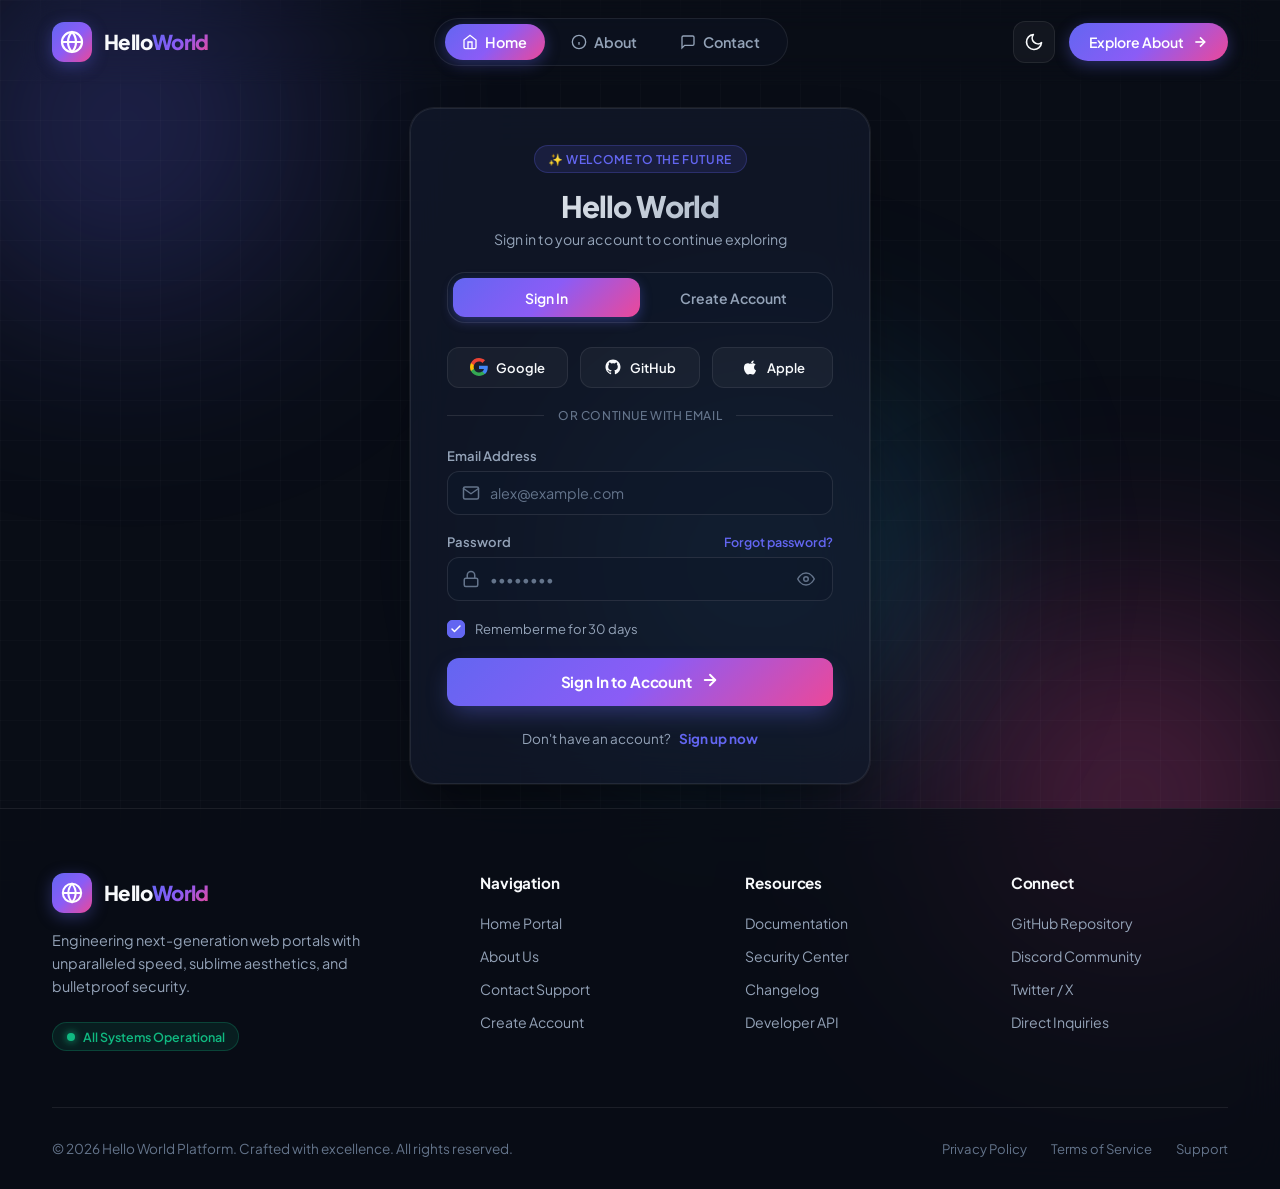
==== commit c0ea58f0: "abt and contact" ====
--- a/hello_world.html
+++ b/hello_world.html
@@ -18,9 +18,9 @@
     <div class="ambient-glow glow-3"></div>
     <div class="grid-overlay"></div>
 
-    <!-- Theme Toggle & Header Nav -->
+    <!-- Top Navigation Header -->
     <header class="top-nav">
-        <div class="brand">
+        <a href="hello_world.html" class="brand" title="Hello World Home">
             <div class="brand-icon">
                 <svg width="24" height="24" viewBox="0 0 24 24" fill="none" stroke="currentColor" stroke-width="2.2" stroke-linecap="round" stroke-linejoin="round">
                     <circle cx="12" cy="12" r="10"></circle>
@@ -29,25 +29,95 @@
                 </svg>
             </div>
             <span class="brand-text">Hello<span class="highlight">World</span></span>
+        </a>
+
+        <!-- Desktop Navigation Links -->
+        <nav class="nav-links">
+            <a href="hello_world.html" class="nav-link active">
+                <svg class="nav-icon" viewBox="0 0 24 24" fill="none" stroke-width="2">
+                    <path d="M3 9l9-7 9 7v11a2 2 0 0 1-2 2H5a2 2 0 0 1-2-2z"></path>
+                    <polyline points="9 22 9 12 15 12 15 22"></polyline>
+                </svg>
+                <span>Home</span>
+            </a>
+            <a href="about.html" class="nav-link">
+                <svg class="nav-icon" viewBox="0 0 24 24" fill="none" stroke-width="2">
+                    <circle cx="12" cy="12" r="10"></circle>
+                    <line x1="12" y1="16" x2="12" y2="12"></line>
+                    <line x1="12" y1="8" x2="12.01" y2="8"></line>
+                </svg>
+                <span>About</span>
+            </a>
+            <a href="contact.html" class="nav-link">
+                <svg class="nav-icon" viewBox="0 0 24 24" fill="none" stroke-width="2">
+                    <path d="M21 15a2 2 0 0 1-2 2H7l-4 4V5a2 2 0 0 1 2-2h14a2 2 0 0 1 2 2z"></path>
+                </svg>
+                <span>Contact</span>
+            </a>
+        </nav>
+
+        <!-- Navigation Actions -->
+        <div class="nav-actions">
+            <button id="theme-toggle" class="theme-toggle-btn" aria-label="Toggle light or dark theme" title="Toggle theme">
+                <svg class="sun-icon" width="20" height="20" viewBox="0 0 24 24" fill="none" stroke="currentColor" stroke-width="2" stroke-linecap="round" stroke-linejoin="round">
+                    <circle cx="12" cy="12" r="5"></circle>
+                    <line x1="12" y1="1" x2="12" y2="3"></line>
+                    <line x1="12" y1="21" x2="12" y2="23"></line>
+                    <line x1="4.22" y1="4.22" x2="5.64" y2="5.64"></line>
+                    <line x1="18.36" y1="18.36" x2="19.78" y2="19.78"></line>
+                    <line x1="1" y1="12" x2="3" y2="12"></line>
+                    <line x1="21" y1="12" x2="23" y2="12"></line>
+                    <line x1="4.22" y1="19.78" x2="5.64" y2="18.36"></line>
+                    <line x1="18.36" y1="5.64" x2="19.78" y2="4.22"></line>
+                </svg>
+                <svg class="moon-icon" width="20" height="20" viewBox="0 0 24 24" fill="none" stroke="currentColor" stroke-width="2" stroke-linecap="round" stroke-linejoin="round">
+                    <path d="M21 12.79A9 9 0 1 1 11.21 3 7 7 0 0 0 21 12.79z"></path>
+                </svg>
+            </button>
+
+            <a href="about.html" class="nav-cta-btn">
+                <span>Explore About</span>
+                <svg width="16" height="16" viewBox="0 0 24 24" fill="none" stroke="currentColor" stroke-width="2.5">
+                    <line x1="5" y1="12" x2="19" y2="12"></line>
+                    <polyline points="12 5 19 12 12 19"></polyline>
+                </svg>
+            </a>
+
+            <!-- Mobile Menu Toggle Button -->
+            <button class="mobile-menu-btn" id="mobile-menu-btn" aria-label="Open mobile navigation menu">
+                <svg viewBox="0 0 24 24" fill="none" stroke="currentColor" stroke-width="2">
+                    <line x1="3" y1="12" x2="21" y2="12"></line>
+                    <line x1="3" y1="6" x2="21" y2="6"></line>
+                    <line x1="3" y1="18" x2="21" y2="18"></line>
+                </svg>
+            </button>
         </div>
-
-        <button id="theme-toggle" class="theme-toggle-btn" aria-label="Toggle light or dark theme" title="Toggle theme">
-            <svg class="sun-icon" width="20" height="20" viewBox="0 0 24 24" fill="none" stroke="currentColor" stroke-width="2" stroke-linecap="round" stroke-linejoin="round">
-                <circle cx="12" cy="12" r="5"></circle>
-                <line x1="12" y1="1" x2="12" y2="3"></line>
-                <line x1="12" y1="21" x2="12" y2="23"></line>
-                <line x1="4.22" y1="4.22" x2="5.64" y2="5.64"></line>
-                <line x1="18.36" y1="18.36" x2="19.78" y2="19.78"></line>
-                <line x1="1" y1="12" x2="3" y2="12"></line>
-                <line x1="21" y1="12" x2="23" y2="12"></line>
-                <line x1="4.22" y1="19.78" x2="5.64" y2="18.36"></line>
-                <line x1="18.36" y1="5.64" x2="19.78" y2="4.22"></line>
+    </header>
+
+    <!-- Mobile Navigation Drawer -->
+    <div class="mobile-nav-drawer" id="mobile-nav-drawer">
+        <a href="hello_world.html" class="mobile-nav-link active">
+            <svg width="18" height="18" viewBox="0 0 24 24" fill="none" stroke="currentColor" stroke-width="2">
+                <path d="M3 9l9-7 9 7v11a2 2 0 0 1-2 2H5a2 2 0 0 1-2-2z"></path>
             </svg>
-            <svg class="moon-icon" width="20" height="20" viewBox="0 0 24 24" fill="none" stroke="currentColor" stroke-width="2" stroke-linecap="round" stroke-linejoin="round">
-                <path d="M21 12.79A9 9 0 1 1 11.21 3 7 7 0 0 0 21 12.79z"></path>
+            <span>Home Portal</span>
+        </a>
+        <a href="about.html" class="mobile-nav-link">
+            <svg width="18" height="18" viewBox="0 0 24 24" fill="none" stroke="currentColor" stroke-width="2">
+                <circle cx="12" cy="12" r="10"></circle>
+                <line x1="12" y1="16" x2="12" y2="12"></line>
+                <line x1="12" y1="8" x2="12.01" y2="8"></line>
             </svg>
-        </button>
-    </header>
+            <span>About Us</span>
+        </a>
+        <a href="contact.html" class="mobile-nav-link">
+            <svg width="18" height="18" viewBox="0 0 24 24" fill="none" stroke="currentColor" stroke-width="2">
+                <path d="M21 15a2 2 0 0 1-2 2H7l-4 4V5a2 2 0 0 1 2-2h14a2 2 0 0 1 2 2z"></path>
+            </svg>
+            <span>Contact Support</span>
+        </a>
+        <a href="about.html" class="mobile-nav-cta">Explore Features</a>
+    </div>
 
     <!-- Main Content Container -->
     <main class="main-container">
@@ -274,6 +344,79 @@
         </div>
     </main>
 
+    <!-- Universal Site Footer -->
+    <footer class="site-footer">
+        <div class="footer-content">
+            <div class="footer-grid">
+                <!-- Column 1: Brand & Status -->
+                <div class="footer-brand-col">
+                    <a href="hello_world.html" class="brand">
+                        <div class="brand-icon">
+                            <svg width="22" height="22" viewBox="0 0 24 24" fill="none" stroke="currentColor" stroke-width="2.2" stroke-linecap="round" stroke-linejoin="round">
+                                <circle cx="12" cy="12" r="10"></circle>
+                                <path d="M12 2a14.5 14.5 0 0 0 0 20 14.5 14.5 0 0 0 0-20"></path>
+                                <path d="M2 12h20"></path>
+                            </svg>
+                        </div>
+                        <span class="brand-text">Hello<span class="highlight">World</span></span>
+                    </a>
+                    <p class="footer-brand-desc">
+                        Engineering next-generation web portals with unparalleled speed, sublime aesthetics, and bulletproof security.
+                    </p>
+                    <div class="system-status-pill">
+                        <span class="status-dot-pulse"></span>
+                        <span>All Systems Operational</span>
+                    </div>
+                </div>
+
+                <!-- Column 2: Navigation Links -->
+                <div class="footer-col">
+                    <h4>Navigation</h4>
+                    <ul class="footer-links-list">
+                        <li><a href="hello_world.html">Home Portal</a></li>
+                        <li><a href="about.html">About Us</a></li>
+                        <li><a href="contact.html">Contact Support</a></li>
+                        <li><a href="hello_world.html#signup">Create Account</a></li>
+                    </ul>
+                </div>
+
+                <!-- Column 3: Resources -->
+                <div class="footer-col">
+                    <h4>Resources</h4>
+                    <ul class="footer-links-list">
+                        <li><a href="#docs" onclick="event.preventDefault(); showToast('Documentation hub coming soon!', 'info')">Documentation</a></li>
+                        <li><a href="#security" onclick="event.preventDefault(); showToast('Security whitepaper verified', 'info')">Security Center</a></li>
+                        <li><a href="#changelog" onclick="event.preventDefault(); showToast('Version 2.4.0 active', 'info')">Changelog</a></li>
+                        <li><a href="#api" onclick="event.preventDefault(); showToast('API access enabled', 'info')">Developer API</a></li>
+                    </ul>
+                </div>
+
+                <!-- Column 4: Connect & Socials -->
+                <div class="footer-col">
+                    <h4>Connect</h4>
+                    <ul class="footer-links-list">
+                        <li><a href="https://github.com" target="_blank" rel="noopener noreferrer">GitHub Repository</a></li>
+                        <li><a href="https://discord.com" target="_blank" rel="noopener noreferrer">Discord Community</a></li>
+                        <li><a href="https://twitter.com" target="_blank" rel="noopener noreferrer">Twitter / X</a></li>
+                        <li><a href="contact.html">Direct Inquiries</a></li>
+                    </ul>
+                </div>
+            </div>
+
+            <!-- Bottom Copyright & Policies -->
+            <div class="footer-bottom">
+                <div class="footer-copy">
+                    &copy; 2026 Hello World Platform. Crafted with excellence. All rights reserved.
+                </div>
+                <div class="footer-bottom-links">
+                    <a href="#privacy" onclick="event.preventDefault(); showToast('Privacy Policy: Zero data tracking', 'info')">Privacy Policy</a>
+                    <a href="#terms" onclick="event.preventDefault(); showToast('Terms of Service: Standard open developer license', 'info')">Terms of Service</a>
+                    <a href="contact.html">Support</a>
+                </div>
+            </div>
+        </div>
+    </footer>
+
     <!-- Forgot Password Modal -->
     <div class="modal-backdrop hidden" id="forgot-modal">
         <div class="modal-card">
--- a/style.css
+++ b/style.css
@@ -169,47 +169,55 @@
 /* ==========================================================================
    NAVIGATION & HEADER
    ========================================================================== */
+/* ==========================================================================
+   NAVIGATION & HEADER
+   ========================================================================== */
 .top-nav {
-    position: relative;
-    z-index: 10;
+    position: sticky;
+    top: 0;
+    z-index: 100;
     display: flex;
     justify-content: space-between;
     align-items: center;
-    padding: 1.25rem 2rem;
-    max-width: 1200px;
+    padding: 1.1rem 2rem;
+    max-width: 1240px;
     width: 100%;
     margin: 0 auto;
+    backdrop-filter: blur(16px);
+    -webkit-backdrop-filter: blur(16px);
 }
 
 .brand {
     display: flex;
     align-items: center;
-    gap: 0.65rem;
+    gap: 0.75rem;
     cursor: pointer;
     user-select: none;
+    text-decoration: none;
 }
 
 .brand-icon {
-    width: 38px;
-    height: 38px;
+    width: 40px;
+    height: 40px;
     border-radius: var(--radius-md);
     background: var(--primary-gradient);
     display: flex;
     align-items: center;
     justify-content: center;
     color: white;
-    box-shadow: 0 4px 14px var(--primary-glow);
-    transition: transform var(--transition-fast);
+    box-shadow: 0 4px 16px var(--primary-glow);
+    transition: transform var(--transition-fast), box-shadow var(--transition-fast);
 }
 
 .brand:hover .brand-icon {
-    transform: rotate(10deg) scale(1.05);
+    transform: rotate(8deg) scale(1.06);
+    box-shadow: 0 6px 22px var(--primary-glow);
 }
 
 .brand-text {
-    font-size: 1.25rem;
-    font-weight: 700;
-    letter-spacing: -0.02em;
+    font-size: 1.28rem;
+    font-weight: 800;
+    letter-spacing: -0.03em;
     color: var(--text-primary);
 }
 
@@ -219,6 +227,92 @@
     -webkit-text-fill-color: transparent;
 }
 
+/* Nav Links Menu */
+.nav-links {
+    display: flex;
+    align-items: center;
+    gap: 0.5rem;
+    list-style: none;
+    background: rgba(15, 23, 42, 0.4);
+    padding: 0.35rem 0.6rem;
+    border-radius: var(--radius-full);
+    border: 1px solid var(--card-border);
+    backdrop-filter: blur(12px);
+}
+
+body.light-theme .nav-links {
+    background: rgba(255, 255, 255, 0.65);
+    border-color: rgba(203, 213, 225, 0.8);
+}
+
+.nav-link {
+    display: flex;
+    align-items: center;
+    gap: 0.45rem;
+    padding: 0.55rem 1.1rem;
+    color: var(--text-secondary);
+    text-decoration: none;
+    font-size: 0.9rem;
+    font-weight: 600;
+    border-radius: var(--radius-full);
+    transition: all var(--transition-fast);
+    position: relative;
+}
+
+.nav-link:hover {
+    color: var(--text-primary);
+    background: rgba(255, 255, 255, 0.06);
+}
+
+body.light-theme .nav-link:hover {
+    background: rgba(0, 0, 0, 0.05);
+}
+
+.nav-link.active {
+    color: #ffffff;
+    background: var(--primary-gradient);
+    box-shadow: 0 4px 15px var(--primary-glow);
+}
+
+.nav-link.active .nav-icon {
+    stroke: #ffffff;
+}
+
+.nav-icon {
+    width: 16px;
+    height: 16px;
+    stroke: currentColor;
+    transition: stroke var(--transition-fast);
+}
+
+/* Nav Actions Container */
+.nav-actions {
+    display: flex;
+    align-items: center;
+    gap: 0.85rem;
+}
+
+.nav-cta-btn {
+    display: inline-flex;
+    align-items: center;
+    gap: 0.5rem;
+    padding: 0.6rem 1.25rem;
+    background: var(--primary-gradient);
+    color: #ffffff;
+    text-decoration: none;
+    font-size: 0.88rem;
+    font-weight: 600;
+    border-radius: var(--radius-full);
+    box-shadow: 0 4px 15px var(--primary-glow);
+    transition: all var(--transition-fast);
+}
+
+.nav-cta-btn:hover {
+    transform: translateY(-2px);
+    box-shadow: 0 8px 24px var(--primary-glow);
+    color: #ffffff;
+}
+
 .theme-toggle-btn {
     background: var(--social-btn-bg);
     border: 1px solid var(--social-btn-border);
@@ -237,6 +331,7 @@
 .theme-toggle-btn:hover {
     background: var(--social-btn-hover);
     transform: translateY(-2px);
+    border-color: var(--card-hover-border);
 }
 
 .theme-toggle-btn .sun-icon {
@@ -253,6 +348,90 @@
 
 body.light-theme .theme-toggle-btn .moon-icon {
     display: none;
+}
+
+/* Mobile Hamburger Button */
+.mobile-menu-btn {
+    display: none;
+    background: var(--social-btn-bg);
+    border: 1px solid var(--social-btn-border);
+    color: var(--text-primary);
+    width: 42px;
+    height: 42px;
+    border-radius: var(--radius-md);
+    align-items: center;
+    justify-content: center;
+    cursor: pointer;
+    transition: all var(--transition-fast);
+}
+
+.mobile-menu-btn:hover {
+    background: var(--social-btn-hover);
+}
+
+.mobile-menu-btn svg {
+    width: 22px;
+    height: 22px;
+}
+
+/* Mobile Navigation Drawer */
+.mobile-nav-drawer {
+    display: none;
+    position: fixed;
+    top: 72px;
+    left: 1rem;
+    right: 1rem;
+    background: var(--card-bg);
+    border: 1px solid var(--card-border);
+    border-radius: var(--radius-xl);
+    padding: 1.5rem;
+    backdrop-filter: blur(20px);
+    -webkit-backdrop-filter: blur(20px);
+    box-shadow: var(--shadow-card);
+    z-index: 99;
+    flex-direction: column;
+    gap: 0.75rem;
+    transform: translateY(-20px);
+    opacity: 0;
+    pointer-events: none;
+    transition: all var(--transition-normal);
+}
+
+.mobile-nav-drawer.open {
+    display: flex;
+    transform: translateY(0);
+    opacity: 1;
+    pointer-events: auto;
+}
+
+.mobile-nav-link {
+    display: flex;
+    align-items: center;
+    gap: 0.85rem;
+    padding: 0.9rem 1.25rem;
+    color: var(--text-primary);
+    text-decoration: none;
+    font-weight: 600;
+    border-radius: var(--radius-md);
+    background: rgba(255, 255, 255, 0.03);
+    transition: background var(--transition-fast);
+}
+
+.mobile-nav-link.active {
+    background: var(--primary-gradient);
+    color: #ffffff;
+}
+
+.mobile-nav-cta {
+    margin-top: 0.5rem;
+    text-align: center;
+    padding: 0.9rem;
+    background: var(--primary-gradient);
+    color: #ffffff;
+    text-decoration: none;
+    font-weight: 700;
+    border-radius: var(--radius-md);
+    box-shadow: 0 4px 15px var(--primary-glow);
 }
 
 /* ==========================================================================
@@ -1145,13 +1324,1242 @@
 }
 
 /* ==========================================================================
-   RESPONSIVE DESIGN
+   SUBPAGE LAYOUT & HERO SECTION
    ========================================================================== */
-@media (max-width: 520px) {
+.page-container {
+    position: relative;
+    z-index: 10;
+    width: 100%;
+    max-width: 1240px;
+    margin: 0 auto;
+    padding: 2.5rem 2rem 5rem;
+    display: flex;
+    flex-direction: column;
+    gap: 5rem;
+}
+
+.hero-section {
+    text-align: center;
+    max-width: 820px;
+    margin: 1rem auto 0;
+    display: flex;
+    flex-direction: column;
+    align-items: center;
+}
+
+.hero-badge {
+    display: inline-flex;
+    align-items: center;
+    gap: 0.5rem;
+    padding: 0.4rem 1.1rem;
+    background: rgba(99, 102, 241, 0.12);
+    border: 1px solid rgba(99, 102, 241, 0.3);
+    border-radius: var(--radius-full);
+    font-size: 0.82rem;
+    font-weight: 700;
+    color: #a5b4fc;
+    letter-spacing: 0.04em;
+    text-transform: uppercase;
+    margin-bottom: 1.25rem;
+    box-shadow: 0 0 20px rgba(99, 102, 241, 0.15);
+}
+
+body.light-theme .hero-badge {
+    background: rgba(99, 102, 241, 0.08);
+    color: #4f46e5;
+    border-color: rgba(99, 102, 241, 0.25);
+}
+
+.hero-title {
+    font-size: 3.25rem;
+    font-weight: 800;
+    line-height: 1.15;
+    letter-spacing: -0.035em;
+    margin-bottom: 1.25rem;
+    color: var(--text-primary);
+}
+
+.hero-subtitle {
+    font-size: 1.15rem;
+    line-height: 1.65;
+    color: var(--text-secondary);
+    max-width: 680px;
+    margin-bottom: 2rem;
+}
+
+.hero-actions {
+    display: flex;
+    align-items: center;
+    justify-content: center;
+    gap: 1rem;
+    flex-wrap: wrap;
+}
+
+.btn-primary-glow {
+    display: inline-flex;
+    align-items: center;
+    gap: 0.6rem;
+    padding: 0.85rem 1.75rem;
+    background: var(--primary-gradient);
+    color: #ffffff;
+    font-size: 0.95rem;
+    font-weight: 700;
+    border-radius: var(--radius-full);
+    text-decoration: none;
+    box-shadow: 0 8px 25px var(--primary-glow);
+    transition: all var(--transition-fast);
+    border: none;
+    cursor: pointer;
+}
+
+.btn-primary-glow:hover {
+    transform: translateY(-3px);
+    box-shadow: 0 12px 30px var(--primary-glow);
+    color: #ffffff;
+}
+
+.btn-secondary-glass {
+    display: inline-flex;
+    align-items: center;
+    gap: 0.6rem;
+    padding: 0.85rem 1.75rem;
+    background: var(--social-btn-bg);
+    border: 1px solid var(--card-border);
+    color: var(--text-primary);
+    font-size: 0.95rem;
+    font-weight: 600;
+    border-radius: var(--radius-full);
+    text-decoration: none;
+    backdrop-filter: blur(10px);
+    transition: all var(--transition-fast);
+    cursor: pointer;
+}
+
+.btn-secondary-glass:hover {
+    background: var(--social-btn-hover);
+    border-color: var(--card-hover-border);
+    transform: translateY(-3px);
+    color: var(--text-primary);
+}
+
+/* ==========================================================================
+   SECTION HEADERS
+   ========================================================================== */
+.section-header {
+    text-align: center;
+    max-width: 680px;
+    margin: 0 auto 3rem;
+}
+
+.section-badge {
+    display: inline-block;
+    font-size: 0.8rem;
+    font-weight: 700;
+    text-transform: uppercase;
+    letter-spacing: 0.08em;
+    color: var(--primary);
+    margin-bottom: 0.6rem;
+}
+
+.section-title {
+    font-size: 2.25rem;
+    font-weight: 800;
+    letter-spacing: -0.025em;
+    margin-bottom: 0.75rem;
+    color: var(--text-primary);
+}
+
+.section-subtitle {
+    font-size: 1rem;
+    line-height: 1.6;
+    color: var(--text-secondary);
+}
+
+/* ==========================================================================
+   STATS SECTION & CARDS
+   ========================================================================== */
+.stats-grid {
+    display: grid;
+    grid-template-columns: repeat(4, 1fr);
+    gap: 1.5rem;
+}
+
+.stat-card {
+    background: var(--card-bg);
+    border: 1px solid var(--card-border);
+    border-radius: var(--radius-xl);
+    padding: 2rem 1.5rem;
+    text-align: center;
+    backdrop-filter: blur(16px);
+    -webkit-backdrop-filter: blur(16px);
+    transition: all var(--transition-normal);
+    position: relative;
+    overflow: hidden;
+}
+
+.stat-card::before {
+    content: '';
+    position: absolute;
+    top: 0;
+    left: 0;
+    right: 0;
+    height: 3px;
+    background: var(--primary-gradient);
+    opacity: 0;
+    transition: opacity var(--transition-fast);
+}
+
+.stat-card:hover {
+    transform: translateY(-6px);
+    border-color: var(--card-hover-border);
+    box-shadow: 0 16px 36px -10px rgba(0, 0, 0, 0.4);
+}
+
+.stat-card:hover::before {
+    opacity: 1;
+}
+
+.stat-icon {
+    width: 48px;
+    height: 48px;
+    border-radius: var(--radius-md);
+    background: rgba(99, 102, 241, 0.1);
+    color: var(--primary);
+    display: flex;
+    align-items: center;
+    justify-content: center;
+    margin: 0 auto 1.25rem;
+}
+
+.stat-num {
+    font-size: 2.5rem;
+    font-weight: 800;
+    letter-spacing: -0.03em;
+    background: var(--primary-gradient);
+    -webkit-background-clip: text;
+    -webkit-text-fill-color: transparent;
+    margin-bottom: 0.35rem;
+    line-height: 1;
+}
+
+.stat-label {
+    font-size: 1rem;
+    font-weight: 700;
+    color: var(--text-primary);
+    margin-bottom: 0.35rem;
+}
+
+.stat-desc {
+    font-size: 0.82rem;
+    color: var(--text-muted);
+}
+
+/* ==========================================================================
+   VALUES & MISSION CARDS
+   ========================================================================== */
+.values-grid {
+    display: grid;
+    grid-template-columns: repeat(2, 1fr);
+    gap: 1.75rem;
+}
+
+.value-card {
+    background: var(--card-bg);
+    border: 1px solid var(--card-border);
+    border-radius: var(--radius-xl);
+    padding: 2.25rem;
+    backdrop-filter: blur(16px);
+    -webkit-backdrop-filter: blur(16px);
+    transition: all var(--transition-normal);
+    display: flex;
+    flex-direction: column;
+    gap: 1rem;
+    position: relative;
+}
+
+.value-card:hover {
+    transform: translateY(-5px);
+    border-color: var(--card-hover-border);
+    box-shadow: 0 20px 40px -15px rgba(99, 102, 241, 0.2);
+}
+
+.value-icon-box {
+    width: 52px;
+    height: 52px;
+    border-radius: var(--radius-lg);
+    background: rgba(99, 102, 241, 0.12);
+    color: var(--primary);
+    display: flex;
+    align-items: center;
+    justify-content: center;
+    box-shadow: 0 4px 15px rgba(99, 102, 241, 0.15);
+}
+
+.value-card:nth-child(2) .value-icon-box {
+    background: rgba(236, 72, 153, 0.12);
+    color: #ec4899;
+}
+
+.value-card:nth-child(3) .value-icon-box {
+    background: rgba(56, 189, 248, 0.12);
+    color: #38bdf8;
+}
+
+.value-card:nth-child(4) .value-icon-box {
+    background: rgba(16, 185, 129, 0.12);
+    color: #10b981;
+}
+
+.value-title {
+    font-size: 1.35rem;
+    font-weight: 700;
+    color: var(--text-primary);
+}
+
+.value-text {
+    font-size: 0.95rem;
+    line-height: 1.65;
+    color: var(--text-secondary);
+}
+
+/* ==========================================================================
+   TECH & STORY HIGHLIGHTS
+   ========================================================================== */
+.tech-matrix {
+    display: grid;
+    grid-template-columns: 1fr 1fr;
+    gap: 2rem;
+    align-items: center;
+    background: var(--card-bg);
+    border: 1px solid var(--card-border);
+    border-radius: var(--radius-xl);
+    padding: 3rem;
+    backdrop-filter: blur(16px);
+}
+
+.tech-info h3 {
+    font-size: 1.85rem;
+    font-weight: 800;
+    letter-spacing: -0.02em;
+    margin-bottom: 1rem;
+    color: var(--text-primary);
+}
+
+.tech-info p {
+    font-size: 0.96rem;
+    line-height: 1.7;
+    color: var(--text-secondary);
+    margin-bottom: 1.5rem;
+}
+
+.tech-features-list {
+    display: flex;
+    flex-direction: column;
+    gap: 0.85rem;
+}
+
+.tech-feature-item {
+    display: flex;
+    align-items: center;
+    gap: 0.75rem;
+    font-size: 0.92rem;
+    font-weight: 600;
+    color: var(--text-primary);
+}
+
+.tech-feature-item svg {
+    width: 20px;
+    height: 20px;
+    color: var(--success);
+    flex-shrink: 0;
+}
+
+.tech-code-preview {
+    background: rgba(10, 15, 29, 0.85);
+    border: 1px solid rgba(255, 255, 255, 0.08);
+    border-radius: var(--radius-lg);
+    padding: 1.5rem;
+    font-family: 'JetBrains Mono', 'Fira Code', monospace;
+    font-size: 0.85rem;
+    box-shadow: 0 15px 35px rgba(0, 0, 0, 0.4);
+    overflow: hidden;
+}
+
+body.light-theme .tech-code-preview {
+    background: #1e293b;
+    color: #f8fafc;
+}
+
+.code-header {
+    display: flex;
+    align-items: center;
+    gap: 0.5rem;
+    margin-bottom: 1.25rem;
+    padding-bottom: 0.75rem;
+    border-bottom: 1px solid rgba(255, 255, 255, 0.08);
+}
+
+.code-dot {
+    width: 10px;
+    height: 10px;
+    border-radius: 50%;
+}
+
+.dot-red { background: #ef4444; }
+.dot-yellow { background: #f59e0b; }
+.dot-green { background: #10b981; }
+
+.code-filename {
+    font-size: 0.75rem;
+    color: #94a3b8;
+    margin-left: auto;
+}
+
+.code-lines {
+    line-height: 1.65;
+    color: #cbd5e1;
+}
+
+.code-keyword { color: #ec4899; }
+.code-fn { color: #60a5fa; }
+.code-str { color: #34d399; }
+.code-prop { color: #fbbf24; }
+.code-comment { color: #64748b; font-style: italic; }
+
+/* ==========================================================================
+   TEAM SECTION & CARDS
+   ========================================================================== */
+.team-grid {
+    display: grid;
+    grid-template-columns: repeat(4, 1fr);
+    gap: 1.5rem;
+}
+
+.team-card {
+    background: var(--card-bg);
+    border: 1px solid var(--card-border);
+    border-radius: var(--radius-xl);
+    padding: 2rem 1.5rem;
+    text-align: center;
+    backdrop-filter: blur(16px);
+    transition: all var(--transition-normal);
+    display: flex;
+    flex-direction: column;
+    align-items: center;
+}
+
+.team-card:hover {
+    transform: translateY(-6px);
+    border-color: var(--card-hover-border);
+    box-shadow: 0 16px 36px -10px rgba(0, 0, 0, 0.35);
+}
+
+.team-avatar-box {
+    width: 80px;
+    height: 80px;
+    border-radius: 50%;
+    background: var(--primary-gradient);
+    padding: 3px;
+    margin-bottom: 1.25rem;
+    box-shadow: 0 8px 20px var(--primary-glow);
+}
+
+.team-avatar-inner {
+    width: 100%;
+    height: 100%;
+    border-radius: 50%;
+    background: var(--bg-secondary);
+    display: flex;
+    align-items: center;
+    justify-content: center;
+    font-size: 1.5rem;
+    font-weight: 800;
+    color: var(--text-primary);
+}
+
+.team-name {
+    font-size: 1.15rem;
+    font-weight: 700;
+    color: var(--text-primary);
+    margin-bottom: 0.25rem;
+}
+
+.team-role {
+    font-size: 0.84rem;
+    font-weight: 600;
+    color: var(--primary);
+    margin-bottom: 0.75rem;
+}
+
+.team-bio {
+    font-size: 0.82rem;
+    color: var(--text-secondary);
+    line-height: 1.5;
+    margin-bottom: 1.25rem;
+}
+
+.team-socials {
+    display: flex;
+    align-items: center;
+    gap: 0.65rem;
+    margin-top: auto;
+}
+
+.team-social-btn {
+    width: 32px;
+    height: 32px;
+    border-radius: var(--radius-full);
+    background: var(--social-btn-bg);
+    border: 1px solid var(--social-btn-border);
+    color: var(--text-secondary);
+    display: flex;
+    align-items: center;
+    justify-content: center;
+    text-decoration: none;
+    transition: all var(--transition-fast);
+}
+
+.team-social-btn:hover {
+    color: var(--text-primary);
+    background: var(--social-btn-hover);
+    border-color: var(--card-hover-border);
+    transform: scale(1.1);
+}
+
+/* ==========================================================================
+   INTERACTIVE CTA BANNER
+   ========================================================================== */
+.cta-banner {
+    position: relative;
+    background: linear-gradient(135deg, rgba(99, 102, 241, 0.15) 0%, rgba(236, 72, 153, 0.15) 100%);
+    border: 1px solid rgba(99, 102, 241, 0.3);
+    border-radius: var(--radius-xl);
+    padding: 3.5rem 2.5rem;
+    text-align: center;
+    overflow: hidden;
+    backdrop-filter: blur(20px);
+}
+
+body.light-theme .cta-banner {
+    background: linear-gradient(135deg, rgba(99, 102, 241, 0.08) 0%, rgba(236, 72, 153, 0.08) 100%);
+}
+
+.cta-banner::before {
+    content: '';
+    position: absolute;
+    top: -50%;
+    left: -50%;
+    width: 200%;
+    height: 200%;
+    background: radial-gradient(circle, rgba(99, 102, 241, 0.2) 0%, transparent 60%);
+    pointer-events: none;
+    animation: rotateAmbient 20s linear infinite;
+}
+
+@keyframes rotateAmbient {
+    from { transform: rotate(0deg); }
+    to { transform: rotate(360deg); }
+}
+
+.cta-banner-content {
+    position: relative;
+    z-index: 2;
+    max-width: 650px;
+    margin: 0 auto;
+}
+
+.cta-banner-title {
+    font-size: 2.2rem;
+    font-weight: 800;
+    letter-spacing: -0.025em;
+    margin-bottom: 0.85rem;
+    color: var(--text-primary);
+}
+
+.cta-banner-desc {
+    font-size: 1.05rem;
+    color: var(--text-secondary);
+    line-height: 1.6;
+    margin-bottom: 2rem;
+}
+
+/* ==========================================================================
+   CONTACT PAGE LAYOUT & CHANNELS
+   ========================================================================== */
+.contact-layout {
+    display: grid;
+    grid-template-columns: 1fr 1.25fr;
+    gap: 2.5rem;
+    align-items: start;
+}
+
+.contact-channels-wrap {
+    display: flex;
+    flex-direction: column;
+    gap: 1.25rem;
+}
+
+.channel-card {
+    background: var(--card-bg);
+    border: 1px solid var(--card-border);
+    border-radius: var(--radius-xl);
+    padding: 1.6rem 1.75rem;
+    backdrop-filter: blur(16px);
+    transition: all var(--transition-normal);
+    display: flex;
+    gap: 1.25rem;
+    align-items: flex-start;
+    text-decoration: none;
+    color: inherit;
+}
+
+.channel-card:hover {
+    transform: translateY(-4px);
+    border-color: var(--card-hover-border);
+    box-shadow: 0 12px 28px -8px rgba(0, 0, 0, 0.35);
+}
+
+.channel-icon {
+    width: 48px;
+    height: 48px;
+    border-radius: var(--radius-lg);
+    background: rgba(99, 102, 241, 0.12);
+    color: var(--primary);
+    display: flex;
+    align-items: center;
+    justify-content: center;
+    flex-shrink: 0;
+}
+
+.channel-info h4 {
+    font-size: 1.05rem;
+    font-weight: 700;
+    color: var(--text-primary);
+    margin-bottom: 0.25rem;
+}
+
+.channel-info p {
+    font-size: 0.86rem;
+    color: var(--text-secondary);
+    line-height: 1.45;
+    margin-bottom: 0.35rem;
+}
+
+.channel-link-text {
+    font-size: 0.88rem;
+    font-weight: 600;
+    color: var(--primary);
+    display: inline-flex;
+    align-items: center;
+    gap: 0.35rem;
+}
+
+.channel-card:hover .channel-link-text {
+    text-decoration: underline;
+}
+
+/* Office Hours SLA Card */
+.sla-card {
+    background: linear-gradient(135deg, rgba(16, 185, 129, 0.08) 0%, rgba(56, 189, 248, 0.08) 100%);
+    border: 1px solid rgba(16, 185, 129, 0.25);
+    border-radius: var(--radius-xl);
+    padding: 1.5rem;
+    display: flex;
+    align-items: center;
+    gap: 1rem;
+}
+
+.sla-dot-ring {
+    position: relative;
+    width: 14px;
+    height: 14px;
+    flex-shrink: 0;
+}
+
+.sla-dot {
+    position: absolute;
+    inset: 0;
+    background: var(--success);
+    border-radius: 50%;
+}
+
+.sla-pulse {
+    position: absolute;
+    inset: -4px;
+    border-radius: 50%;
+    background: rgba(16, 185, 129, 0.4);
+    animation: pulseRing 1.8s cubic-bezier(0.4, 0, 0.6, 1) infinite;
+}
+
+@keyframes pulseRing {
+    0% { transform: scale(0.8); opacity: 1; }
+    100% { transform: scale(2.2); opacity: 0; }
+}
+
+.sla-text h5 {
+    font-size: 0.92rem;
+    font-weight: 700;
+    color: var(--text-primary);
+    margin-bottom: 0.2rem;
+}
+
+.sla-text p {
+    font-size: 0.8rem;
+    color: var(--text-secondary);
+}
+
+/* ==========================================================================
+   CONTACT FORM
+   ========================================================================== */
+.contact-form-card {
+    background: var(--card-bg);
+    border: 1px solid var(--card-border);
+    border-radius: var(--radius-xl);
+    padding: 2.5rem;
+    backdrop-filter: blur(20px);
+    -webkit-backdrop-filter: blur(20px);
+    box-shadow: var(--shadow-card);
+    position: relative;
+}
+
+.contact-form-card .card-header {
+    text-align: left;
+    margin-bottom: 1.75rem;
+}
+
+.contact-form-card .card-header .title {
+    font-size: 1.75rem;
+    font-weight: 800;
+    margin-bottom: 0.35rem;
+}
+
+.form-grid-2 {
+    display: grid;
+    grid-template-columns: 1fr 1fr;
+    gap: 1.25rem;
+}
+
+/* Custom Select & Category Chips */
+.select-wrapper {
+    position: relative;
+    display: flex;
+    align-items: center;
+}
+
+.custom-select {
+    width: 100%;
+    padding: 0.85rem 1rem 0.85rem 2.85rem;
+    background: var(--input-bg);
+    border: 1px solid var(--input-border);
+    border-radius: var(--radius-md);
+    color: var(--text-primary);
+    font-family: inherit;
+    font-size: 0.92rem;
+    appearance: none;
+    -webkit-appearance: none;
+    cursor: pointer;
+    transition: all var(--transition-fast);
+}
+
+.custom-select:focus {
+    outline: none;
+    border-color: var(--input-focus-border);
+    box-shadow: 0 0 0 3px var(--input-focus-glow);
+}
+
+.select-arrow {
+    position: absolute;
+    right: 1rem;
+    pointer-events: none;
+    color: var(--text-muted);
+}
+
+.category-pills-row {
+    display: flex;
+    flex-wrap: wrap;
+    gap: 0.5rem;
+    margin-top: 0.35rem;
+}
+
+.category-chip {
+    padding: 0.45rem 0.9rem;
+    background: var(--social-btn-bg);
+    border: 1px solid var(--social-btn-border);
+    border-radius: var(--radius-full);
+    font-size: 0.8rem;
+    font-weight: 600;
+    color: var(--text-secondary);
+    cursor: pointer;
+    transition: all var(--transition-fast);
+    user-select: none;
+}
+
+.category-chip:hover {
+    color: var(--text-primary);
+    background: var(--social-btn-hover);
+}
+
+.category-chip.active {
+    background: var(--primary-gradient);
+    color: #ffffff;
+    border-color: transparent;
+    box-shadow: 0 2px 10px var(--primary-glow);
+}
+
+/* Custom Textarea */
+.textarea-wrapper {
+    position: relative;
+}
+
+.custom-textarea {
+    width: 100%;
+    min-height: 120px;
+    padding: 0.85rem 1rem 0.85rem 2.85rem;
+    background: var(--input-bg);
+    border: 1px solid var(--input-border);
+    border-radius: var(--radius-md);
+    color: var(--text-primary);
+    font-family: inherit;
+    font-size: 0.92rem;
+    resize: vertical;
+    transition: all var(--transition-fast);
+    line-height: 1.5;
+}
+
+.custom-textarea:focus {
+    outline: none;
+    border-color: var(--input-focus-border);
+    box-shadow: 0 0 0 3px var(--input-focus-glow);
+}
+
+.textarea-icon {
+    position: absolute;
+    top: 0.95rem;
+    left: 0.95rem;
+    color: var(--text-muted);
+}
+
+.textarea-footer {
+    display: flex;
+    justify-content: space-between;
+    align-items: center;
+    margin-top: 0.35rem;
+    font-size: 0.75rem;
+    color: var(--text-muted);
+}
+
+/* Mock File Upload Dropzone */
+.dropzone-box {
+    border: 2px dashed var(--input-border);
+    border-radius: var(--radius-md);
+    padding: 1.25rem;
+    text-align: center;
+    background: rgba(255, 255, 255, 0.02);
+    cursor: pointer;
+    transition: all var(--transition-fast);
+    display: flex;
+    flex-direction: column;
+    align-items: center;
+    gap: 0.4rem;
+}
+
+.dropzone-box:hover {
+    border-color: var(--primary);
+    background: rgba(99, 102, 241, 0.05);
+}
+
+.dropzone-box svg {
+    color: var(--primary);
+    width: 24px;
+    height: 24px;
+}
+
+.dropzone-text {
+    font-size: 0.82rem;
+    color: var(--text-secondary);
+}
+
+.dropzone-hint {
+    font-size: 0.72rem;
+    color: var(--text-muted);
+}
+
+.file-selected-badge {
+    display: none;
+    align-items: center;
+    gap: 0.5rem;
+    padding: 0.35rem 0.75rem;
+    background: rgba(16, 185, 129, 0.15);
+    border: 1px solid rgba(16, 185, 129, 0.3);
+    border-radius: var(--radius-full);
+    font-size: 0.78rem;
+    color: #34d399;
+    margin-top: 0.4rem;
+}
+
+.file-selected-badge.show {
+    display: inline-flex;
+}
+
+/* Contact Confirmation Card */
+.contact-success-card {
+    display: none;
+    text-align: center;
+    padding: 2.5rem 1.5rem;
+    animation: fadeInScale 0.4s cubic-bezier(0.16, 1, 0.3, 1) forwards;
+}
+
+.contact-success-card.show {
+    display: block;
+}
+
+@keyframes fadeInScale {
+    0% { opacity: 0; transform: scale(0.95); }
+    100% { opacity: 1; transform: scale(1); }
+}
+
+.success-badge-icon {
+    width: 72px;
+    height: 72px;
+    border-radius: 50%;
+    background: rgba(16, 185, 129, 0.15);
+    color: var(--success);
+    display: flex;
+    align-items: center;
+    justify-content: center;
+    margin: 0 auto 1.5rem;
+    border: 2px solid rgba(16, 185, 129, 0.3);
+    box-shadow: 0 0 30px rgba(16, 185, 129, 0.25);
+}
+
+.contact-success-card h3 {
+    font-size: 1.6rem;
+    font-weight: 800;
+    margin-bottom: 0.5rem;
+    color: var(--text-primary);
+}
+
+.contact-success-card p {
+    font-size: 0.95rem;
+    color: var(--text-secondary);
+    line-height: 1.55;
+    max-width: 400px;
+    margin: 0 auto 1.75rem;
+}
+
+.recap-box {
+    background: rgba(15, 23, 42, 0.4);
+    border: 1px solid var(--card-border);
+    border-radius: var(--radius-md);
+    padding: 1rem 1.25rem;
+    text-align: left;
+    margin-bottom: 1.75rem;
+    font-size: 0.85rem;
+    line-height: 1.6;
+}
+
+body.light-theme .recap-box {
+    background: rgba(241, 245, 249, 0.8);
+}
+
+/* ==========================================================================
+   FAQ ACCORDION SECTION
+   ========================================================================== */
+.faq-wrap {
+    max-width: 850px;
+    margin: 0 auto;
+    display: flex;
+    flex-direction: column;
+    gap: 1rem;
+}
+
+.faq-item {
+    background: var(--card-bg);
+    border: 1px solid var(--card-border);
+    border-radius: var(--radius-lg);
+    backdrop-filter: blur(16px);
+    overflow: hidden;
+    transition: all var(--transition-fast);
+}
+
+.faq-item:hover {
+    border-color: var(--card-hover-border);
+}
+
+.faq-question-btn {
+    width: 100%;
+    padding: 1.35rem 1.5rem;
+    background: none;
+    border: none;
+    color: var(--text-primary);
+    font-family: inherit;
+    font-size: 1.05rem;
+    font-weight: 700;
+    text-align: left;
+    display: flex;
+    justify-content: space-between;
+    align-items: center;
+    gap: 1rem;
+    cursor: pointer;
+    transition: color var(--transition-fast);
+}
+
+.faq-item.active .faq-question-btn {
+    color: var(--primary);
+}
+
+.faq-chevron {
+    width: 20px;
+    height: 20px;
+    color: var(--text-muted);
+    transition: transform var(--transition-normal), color var(--transition-fast);
+    flex-shrink: 0;
+}
+
+.faq-item.active .faq-chevron {
+    transform: rotate(180deg);
+    color: var(--primary);
+}
+
+.faq-answer {
+    max-height: 0;
+    overflow: hidden;
+    transition: max-height 0.35s cubic-bezier(0.4, 0, 0.2, 1), padding 0.35s ease;
+    padding: 0 1.5rem;
+}
+
+.faq-item.active .faq-answer {
+    max-height: 250px;
+    padding: 0 1.5rem 1.35rem;
+}
+
+.faq-answer p {
+    font-size: 0.92rem;
+    line-height: 1.65;
+    color: var(--text-secondary);
+}
+
+/* ==========================================================================
+   UNIVERSAL FOOTER
+   ========================================================================== */
+.site-footer {
+    position: relative;
+    z-index: 10;
+    border-top: 1px solid var(--card-border);
+    background: rgba(9, 13, 22, 0.7);
+    backdrop-filter: blur(20px);
+    -webkit-backdrop-filter: blur(20px);
+    margin-top: auto;
+}
+
+body.light-theme .site-footer {
+    background: rgba(241, 245, 249, 0.85);
+}
+
+.footer-content {
+    max-width: 1240px;
+    margin: 0 auto;
+    padding: 4rem 2rem 2rem;
+}
+
+.footer-grid {
+    display: grid;
+    grid-template-columns: 1.75fr 1fr 1fr 1fr;
+    gap: 3rem;
+    margin-bottom: 3.5rem;
+}
+
+.footer-brand-desc {
+    font-size: 0.9rem;
+    line-height: 1.6;
+    color: var(--text-secondary);
+    margin: 1rem 0 1.5rem;
+    max-width: 320px;
+}
+
+.system-status-pill {
+    display: inline-flex;
+    align-items: center;
+    gap: 0.5rem;
+    padding: 0.35rem 0.85rem;
+    background: rgba(16, 185, 129, 0.1);
+    border: 1px solid rgba(16, 185, 129, 0.25);
+    border-radius: var(--radius-full);
+    font-size: 0.78rem;
+    font-weight: 600;
+    color: var(--success);
+}
+
+.status-dot-pulse {
+    width: 8px;
+    height: 8px;
+    background: var(--success);
+    border-radius: 50%;
+    box-shadow: 0 0 8px var(--success);
+}
+
+.footer-col h4 {
+    font-size: 0.95rem;
+    font-weight: 700;
+    color: var(--text-primary);
+    margin-bottom: 1.25rem;
+    letter-spacing: -0.01em;
+}
+
+.footer-links-list {
+    list-style: none;
+    display: flex;
+    flex-direction: column;
+    gap: 0.75rem;
+}
+
+.footer-links-list a {
+    color: var(--text-secondary);
+    text-decoration: none;
+    font-size: 0.88rem;
+    transition: color var(--transition-fast), transform var(--transition-fast);
+    display: inline-block;
+}
+
+.footer-links-list a:hover {
+    color: var(--primary);
+    transform: translateX(3px);
+}
+
+.footer-bottom {
+    display: flex;
+    justify-content: space-between;
+    align-items: center;
+    padding-top: 2rem;
+    border-top: 1px solid var(--card-border);
+    flex-wrap: wrap;
+    gap: 1rem;
+}
+
+.footer-copy {
+    font-size: 0.85rem;
+    color: var(--text-muted);
+}
+
+.footer-bottom-links {
+    display: flex;
+    align-items: center;
+    gap: 1.5rem;
+}
+
+.footer-bottom-links a {
+    font-size: 0.82rem;
+    color: var(--text-muted);
+    text-decoration: none;
+    transition: color var(--transition-fast);
+}
+
+.footer-bottom-links a:hover {
+    color: var(--text-primary);
+}
+
+/* ==========================================================================
+   RESPONSIVE BREAKPOINTS
+   ========================================================================== */
+@media (max-width: 1024px) {
+    .stats-grid {
+        grid-template-columns: repeat(2, 1fr);
+    }
+
+    .team-grid {
+        grid-template-columns: repeat(2, 1fr);
+    }
+
+    .footer-grid {
+        grid-template-columns: 1.5fr 1fr 1fr;
+    }
+
+    .footer-grid .footer-col:last-child {
+        grid-column: span 3;
+    }
+}
+
+@media (max-width: 860px) {
+    .nav-links,
+    .nav-actions .nav-cta-btn {
+        display: none;
+    }
+
+    .mobile-menu-btn {
+        display: flex;
+    }
+
+    .contact-layout {
+        grid-template-columns: 1fr;
+    }
+
+    .tech-matrix {
+        grid-template-columns: 1fr;
+        padding: 2rem;
+    }
+
+    .values-grid {
+        grid-template-columns: 1fr;
+    }
+
+    .hero-title {
+        font-size: 2.5rem;
+    }
+}
+
+@media (max-width: 580px) {
     .top-nav {
         padding: 1rem 1.25rem;
     }
     
+    .page-container {
+        padding: 1.5rem 1.25rem 3.5rem;
+        gap: 3.5rem;
+    }
+
+    .hero-title {
+        font-size: 2rem;
+    }
+
+    .hero-subtitle {
+        font-size: 1rem;
+    }
+
+    .stats-grid {
+        grid-template-columns: 1fr;
+    }
+
+    .team-grid {
+        grid-template-columns: 1fr;
+    }
+
+    .form-grid-2 {
+        grid-template-columns: 1fr;
+    }
+
+    .contact-form-card {
+        padding: 1.75rem 1.25rem;
+    }
+
+    .footer-grid {
+        grid-template-columns: 1fr;
+        gap: 2rem;
+    }
+
+    .footer-grid .footer-col:last-child {
+        grid-column: span 1;
+    }
+
+    .footer-bottom {
+        flex-direction: column;
+        text-align: center;
+        gap: 0.75rem;
+    }
+
+    .footer-bottom-links {
+        justify-content: center;
+    }
+
     .main-container {
         padding: 1rem;
     }
